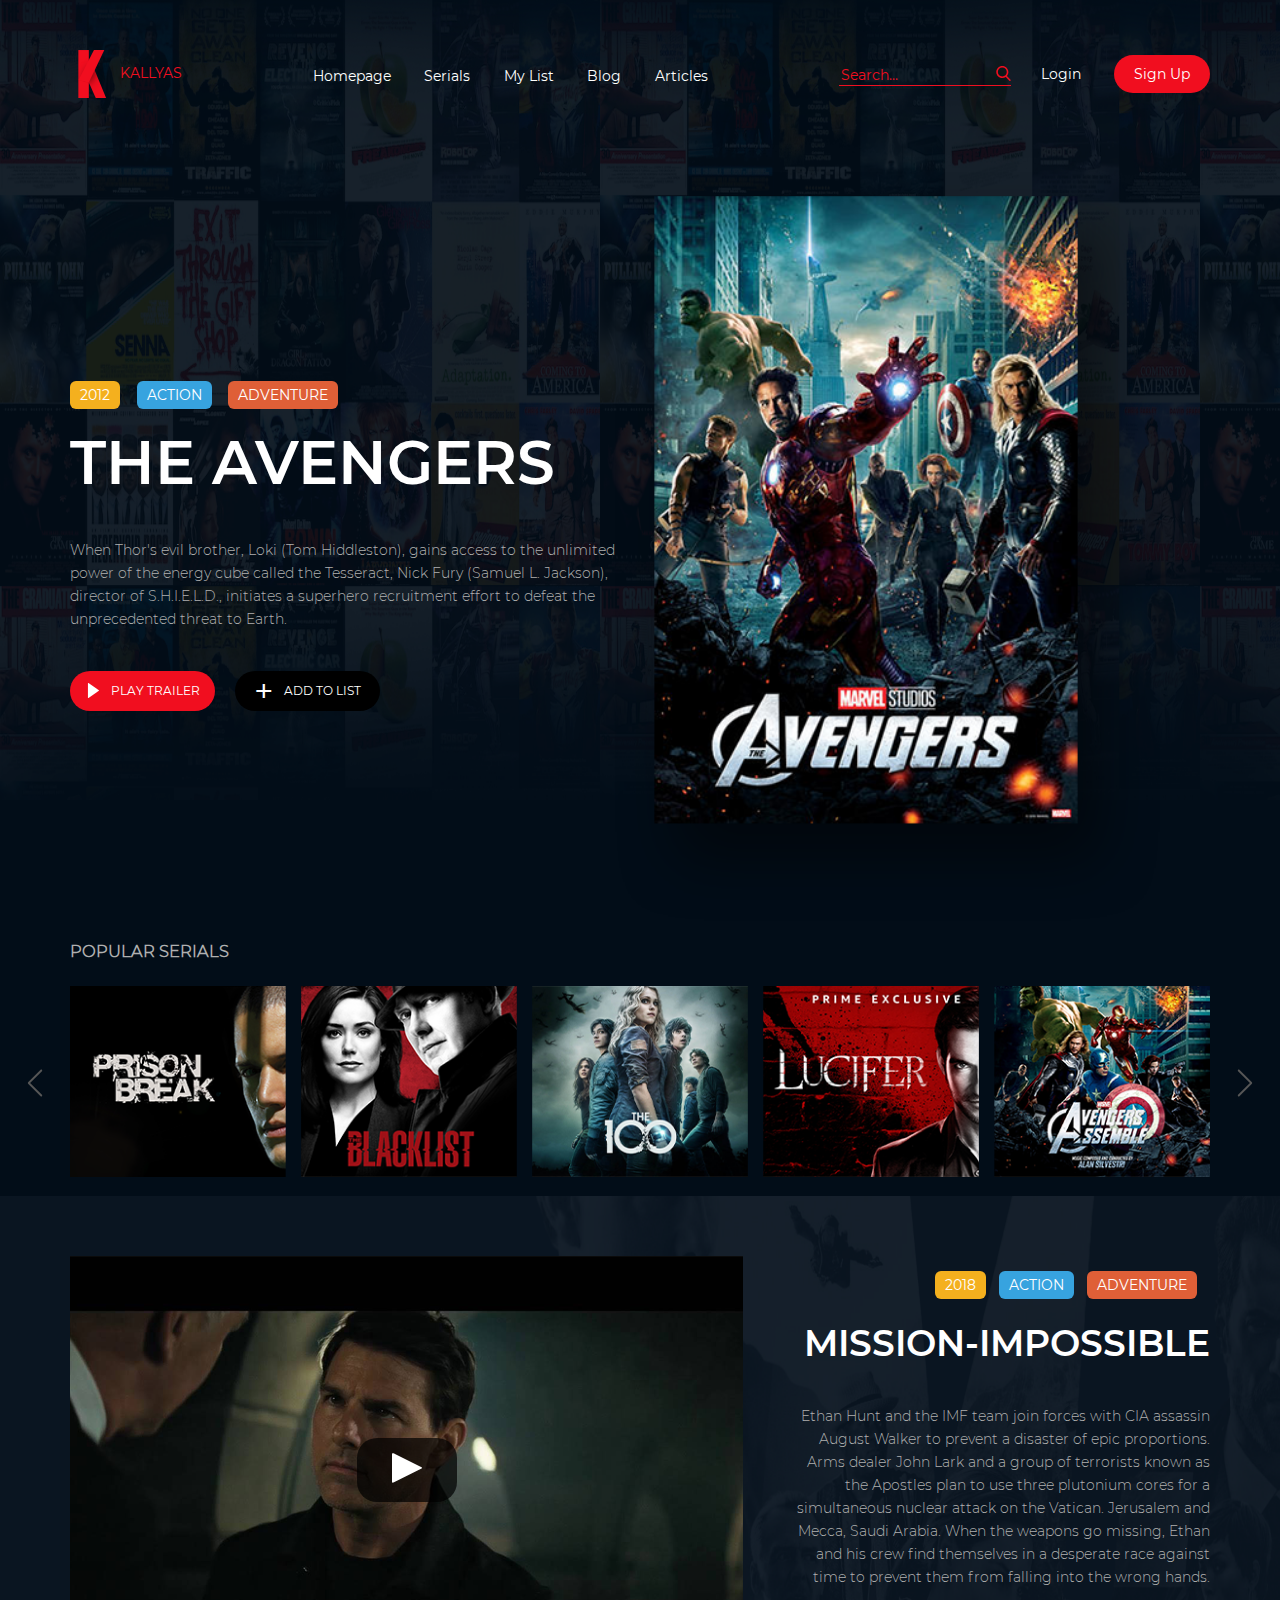
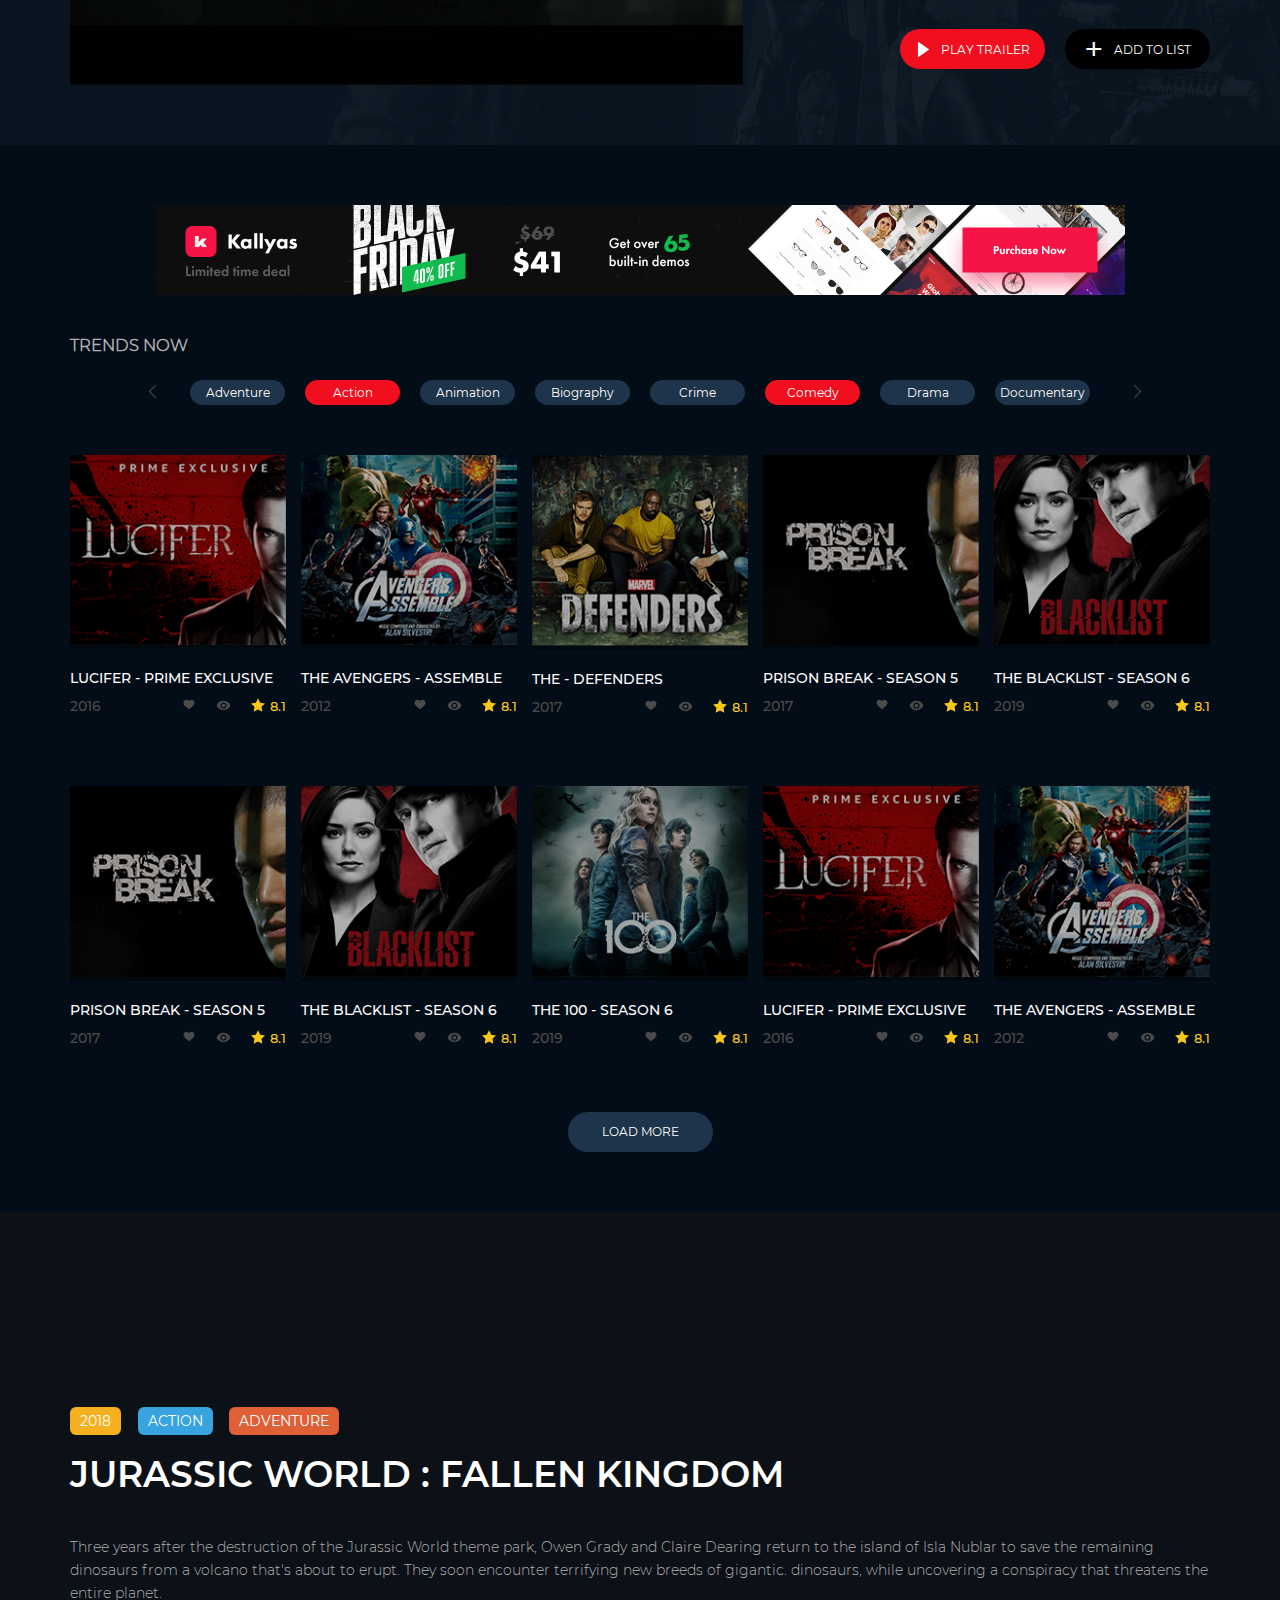
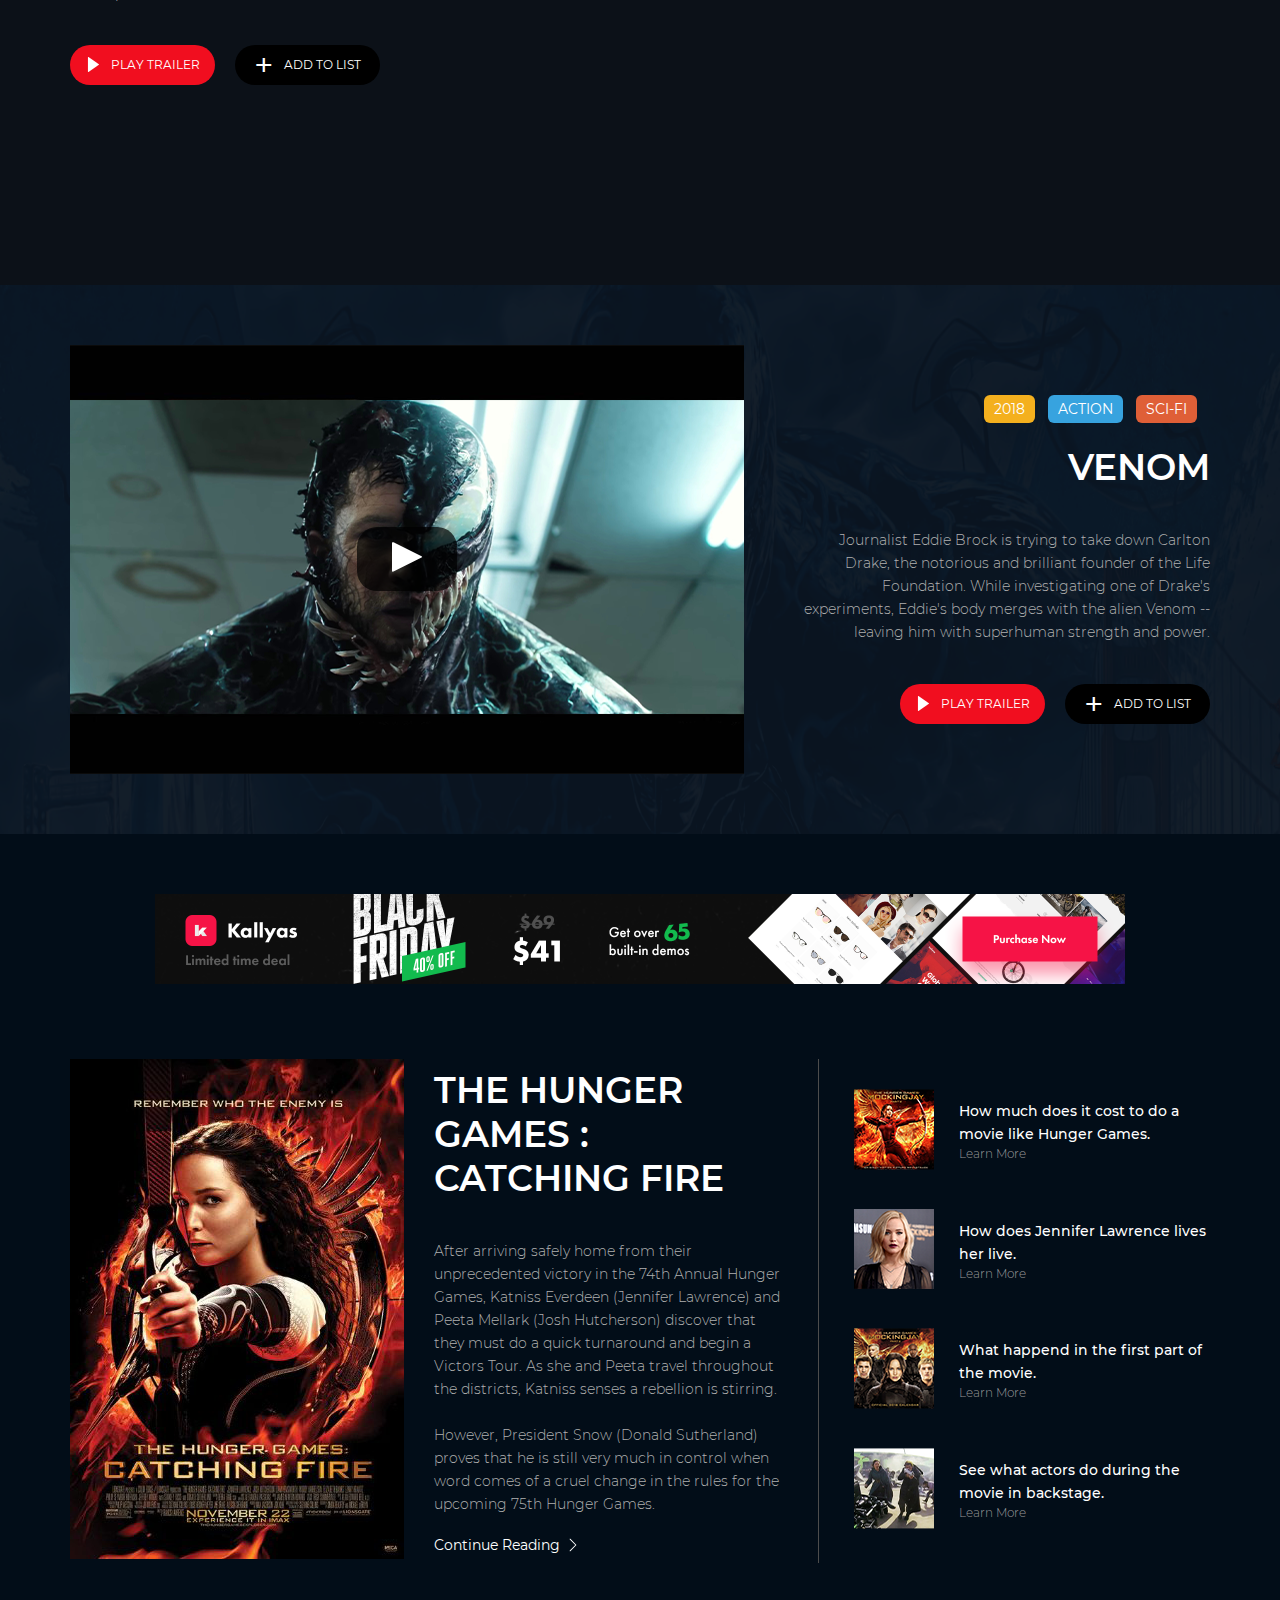
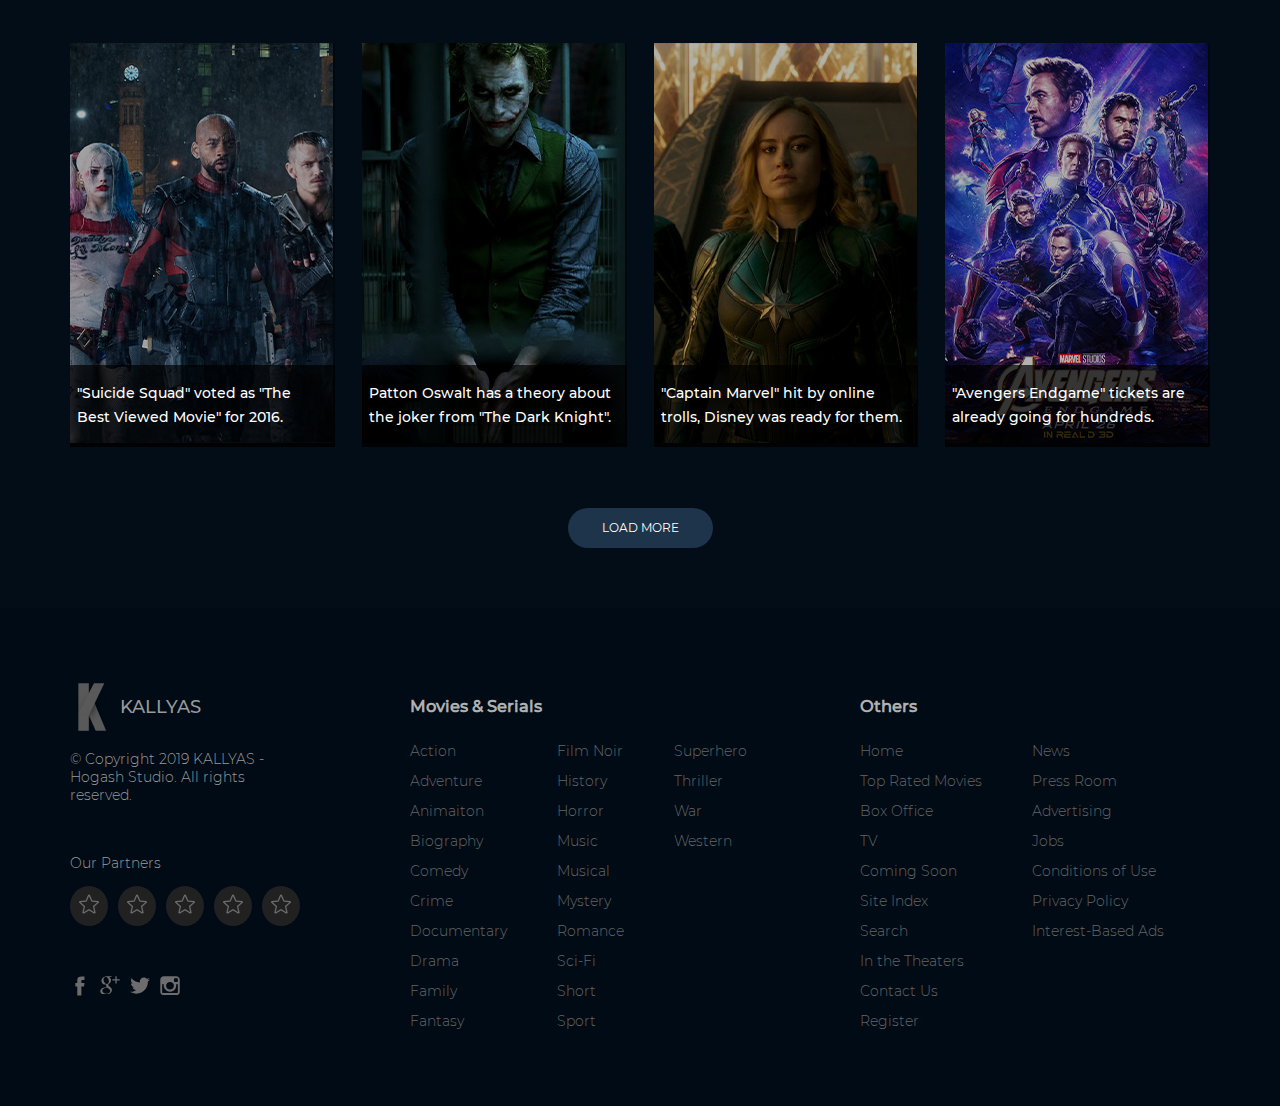
==== views/index.html @ f29ebe27 "first commit" ====
<!DOCTYPE html>
<html lang="en">

<head>
    <meta charset="UTF-8">
    <meta name="viewport" content="width=device-width, initial-scale=1.0">
    <link rel="icon" href="../assets/icons/logo.svg">
    <title>Kallyas</title>
    <link rel="stylesheet" href="../styles/index.css">
    <script defer src="../js/index.js"></script>
</head>

<body>
    <div class="main-wrapper">
        <section class="first-section">
            <img src="../assets/images/first-section-top-shadow.png" alt="" class="top-shadow">
            <img src="../assets/images/first-section-bg.png" alt="" class="bg">
            <div class="container">
                <header class="header">
                    <div class="logo-wrapper">
                        <a href="../views/index.html"><img src="../assets/icons/logo.svg" alt="" class="logo"></a>
                        <div class="logo-title">
                            <p class="text">kallyas</p>
                        </div>
                    </div>
                    <div class="main-nav-wrapper">
                        <ul class="main-nav">
                            <li class="link text"><a href="../views/index.html">Homepage</a></li>
                            <li class="link text"><a href="">Serials</a></li>
                            <li class="link text"><a href="">My List</a></li>
                            <li class="link text"><a href="../views/blog.html">Blog</a></li>
                            <li class="link text"><a href="../views/articles.html">Articles</a></li>
                        </ul>
                    </div>
                    <div class="search-wrapper">
                        <div class="input-wrapper">
                            <input type="text" class="search text" placeholder="Search...">
                            <div class="search-icon">
                                <svg version="1.1" class="icon" xmlns="http://www.w3.org/2000/svg"
                                    xmlns:xlink="http://www.w3.org/1999/xlink" x="0px" y="0px"
                                    viewBox="0 0 56.966 56.966" style="enable-background:new 0 0 56.966 56.966;"
                                    xml:space="preserve">
                                    <path d="M55.146,51.887L41.588,37.786c3.486-4.144,5.396-9.358,5.396-14.786c0-12.682-10.318-23-23-23s-23,10.318-23,23
                                        s10.318,23,23,23c4.761,0,9.298-1.436,13.177-4.162l13.661,14.208c0.571,0.593,1.339,0.92,2.162,0.92
                                        c0.779,0,1.518-0.297,2.079-0.837C56.255,54.982,56.293,53.08,55.146,51.887z M23.984,6c9.374,0,17,7.626,17,17s-7.626,17-17,17
                                        s-17-7.626-17-17S14.61,6,23.984,6z" />
                                </svg>
                            </div>
                        </div>
                        <div class="buttons">
                            <a href="../views/login.html" class="link text">Login</a>
                            <a href="../views/register.html" class="button text">Sign Up</a>
                        </div>
                    </div>
                </header>

                <section class="movie-wrapper">
                    <aside class="movie-details">
                        <div class="categories">
                            <div class="year">2012</div>
                            <div class="action">action</div>
                            <div class="adventure">adventure</div>
                        </div>
                        <h1 class="movie-title">the avengers</h1>
                        <p class="movie-description">
                            When Thor's evil brother, Loki (Tom Hiddleston), gains access to the
                            unlimited power of the energy cube called the Tesseract, Nick Fury (Samuel L. Jackson),
                            director of S.H.I.E.L.D., initiates a superhero recruitment effort to defeat the
                            unprecedented threat to Earth.
                        </p>
                        <div class="buttons">
                            <div class="play-trailer movie-details-button">
                                <div class="content">
                                    <svg version="1.1" class="icon" xmlns="http://www.w3.org/2000/svg"
                                        xmlns:xlink="http://www.w3.org/1999/xlink" x="0px" y="0px"
                                        viewBox="0 0 41.999 41.999" style="enable-background:new 0 0 41.999 41.999;"
                                        xml:space="preserve">
                                        <path d="M36.068,20.176l-29-20C6.761-0.035,6.363-0.057,6.035,0.114C5.706,0.287,5.5,0.627,5.5,0.999v40
                               c0,0.372,0.206,0.713,0.535,0.886c0.146,0.076,0.306,0.114,0.465,0.114c0.199,0,0.397-0.06,0.568-0.177l29-20
                               c0.271-0.187,0.432-0.494,0.432-0.823S36.338,20.363,36.068,20.176z" />
                                    </svg>
                                    <a>play trailer</a>
                                </div>
                            </div>
                            <div class="add-to-list movie-details-button">
                                <div class="icon">+</div>
                                <a>add to list</a>
                            </div>
                        </div>
                    </aside>
                    <aside class="movie-cover">
                        <img src="../assets/images/movie-covers/avengers.png" alt="" class="cover">
                    </aside>
                </section>
                <section class="slider-wrapper">
                    <h3 class="slider-title">popular serials</h3>
                    <div class="slider">
                        <div class="pag left-pag">
                            <svg version="1.1" class="icon" xmlns="http://www.w3.org/2000/svg" viewBox="0 0 129 129"
                                xmlns:xlink="http://www.w3.org/1999/xlink" enable-background="new 0 0 129 129">
                                <g>
                                    <path
                                        d="m40.4,121.3c-0.8,0.8-1.8,1.2-2.9,1.2s-2.1-0.4-2.9-1.2c-1.6-1.6-1.6-4.2 0-5.8l51-51-51-51c-1.6-1.6-1.6-4.2 0-5.8 1.6-1.6 4.2-1.6 5.8,0l53.9,53.9c1.6,1.6 1.6,4.2 0,5.8l-53.9,53.9z" />
                                </g>
                            </svg>
                        </div>
                        <div class="cover-wrapper">
                            <img src="../assets/images/movie-covers/prison-break.png" alt="" class="cover">
                        </div>
                        <div class="cover-wrapper">
                            <img src="../assets/images/movie-covers/blacklist.png" alt="" class="cover">
                        </div>
                        <div class="cover-wrapper">
                            <img src="../assets/images/movie-covers/the100.png" alt="" class="cover">
                        </div>
                        <div class="cover-wrapper">
                            <img src="../assets/images/movie-covers/lucifer.png" alt="" class="cover">
                        </div>
                        <div class="cover-wrapper">
                            <img src="../assets/images/movie-covers/avengers-assemble.png" alt="" class="cover">
                        </div>
                        <div class="pag right-pag">
                            <svg version="1.1" class="icon" xmlns="http://www.w3.org/2000/svg" viewBox="0 0 129 129"
                                xmlns:xlink="http://www.w3.org/1999/xlink" enable-background="new 0 0 129 129">
                                <g>
                                    <path
                                        d="m40.4,121.3c-0.8,0.8-1.8,1.2-2.9,1.2s-2.1-0.4-2.9-1.2c-1.6-1.6-1.6-4.2 0-5.8l51-51-51-51c-1.6-1.6-1.6-4.2 0-5.8 1.6-1.6 4.2-1.6 5.8,0l53.9,53.9c1.6,1.6 1.6,4.2 0,5.8l-53.9,53.9z" />
                                </g>
                            </svg>
                        </div>
                    </div>
                </section>
            </div>
        </section>

        <section class="second-section">
            <img src="../assets/images/second-section-bg.png" alt="" class="bg">
            <div class="container">
                <section class="movie-wrapper-2">
                    <aside class="movie-cover play-button" data-movie-trailer="missionImpossible">
                        <img src="../assets/images/mission-impossible_03.png" alt="" class="cover">
                        <a class="play-button" data-movie-trailer="missionImpossible">
                            <svg version="1.1" class="icon" xmlns="http://www.w3.org/2000/svg" xmlns:xlink="http://www.w3.org/1999/xlink" x="0px" y="0px"
	 viewBox="0 0 42 42" style="enable-background:new 0 0 42 42;" xml:space="preserve">
<path d="M41.4,20.1L2.1,0.5c-0.4-0.2-1-0.2-1.4-0.1C0.3,0.6,0,1,0,1.3v39.3c0,0.4,0.3,0.7,0.7,0.9c0.2,0.1,0.4,0.1,0.6,0.1
	c0.3,0,0.5-0.1,0.8-0.2l39.3-19.6c0.4-0.2,0.6-0.5,0.6-0.8C42,20.6,41.8,20.3,41.4,20.1z"/>
</svg>
                        </a>
                    </aside>
                    <aside class="movie-details">
                        <div class="categories">
                            <div class="year">2018</div>
                            <div class="action">action</div>
                            <div class="adventure">adventure</div>
                        </div>
                        <h1 class="movie-title">mission-impossible</h1>
                        <p class="movie-description">
                            Ethan Hunt and the IMF team join forces with CIA assassin August Walker to prevent a
                            disaster of epic proportions. Arms dealer John Lark and a group of terrorists known as the
                            Apostles plan to use three plutonium cores for a simultaneous nuclear attack on the Vatican.
                            Jerusalem and Mecca, Saudi Arabia. When the weapons go missing, Ethan and his crew find
                            themselves in a desperate race against time to prevent them from falling into the wrong
                            hands.
                        </p>
                        <div class="buttons">
                            <div class="play-trailer movie-details-button play-button" data-movie-trailer="missionImpossible">
                                <div class="content">
                                    <svg version="1.1" class="icon" xmlns="http://www.w3.org/2000/svg"
                                        xmlns:xlink="http://www.w3.org/1999/xlink" x="0px" y="0px"
                                        viewBox="0 0 41.999 41.999" style="enable-background:new 0 0 41.999 41.999;"
                                        xml:space="preserve">
                                        <path d="M36.068,20.176l-29-20C6.761-0.035,6.363-0.057,6.035,0.114C5.706,0.287,5.5,0.627,5.5,0.999v40
                               c0,0.372,0.206,0.713,0.535,0.886c0.146,0.076,0.306,0.114,0.465,0.114c0.199,0,0.397-0.06,0.568-0.177l29-20
                               c0.271-0.187,0.432-0.494,0.432-0.823S36.338,20.363,36.068,20.176z" />
                                    </svg>
                                    <a>play trailer</a>
                                </div>
                            </div>
                            <div class="add-to-list movie-details-button">
                                <div class="icon">+</div>
                                <a>add to list</a>
                            </div>
                        </div>
                    </aside>
                </section>
            </div>
        </section>

        <section class="third-section">
            <div class="container">
                <div class="deal">
                    <img src="../assets/images/limited-deal.png" alt="" class="image">
                </div>

                <section class="slider-wrapper">
                    <h3 class="slider-title">trends now</h3>
                    <div class="pag left-pag">
                        <svg version="1.1" class="icon" xmlns="http://www.w3.org/2000/svg" viewBox="0 0 129 129"
                            xmlns:xlink="http://www.w3.org/1999/xlink" enable-background="new 0 0 129 129">
                            <g>
                                <path
                                    d="m40.4,121.3c-0.8,0.8-1.8,1.2-2.9,1.2s-2.1-0.4-2.9-1.2c-1.6-1.6-1.6-4.2 0-5.8l51-51-51-51c-1.6-1.6-1.6-4.2 0-5.8 1.6-1.6 4.2-1.6 5.8,0l53.9,53.9c1.6,1.6 1.6,4.2 0,5.8l-53.9,53.9z" />
                            </g>
                        </svg>
                    </div>
                    <div class="slider">
                        <a class="movie-details-button lightblue">Adventure</a>
                        <a class="movie-details-button red">Action</a>
                        <a class="movie-details-button lightblue">Animation</a>
                        <a class="movie-details-button lightblue">Biography</a>
                        <a class="movie-details-button lightblue">Crime</a>
                        <a class="movie-details-button red">Comedy</a>
                        <a class="movie-details-button lightblue">Drama</a>
                        <a class="movie-details-button lightblue">Documentary</a>
                    </div>
                    <div class="pag right-pag">
                        <svg version="1.1" class="icon" xmlns="http://www.w3.org/2000/svg" viewBox="0 0 129 129"
                            xmlns:xlink="http://www.w3.org/1999/xlink" enable-background="new 0 0 129 129">
                            <g>
                                <path
                                    d="m40.4,121.3c-0.8,0.8-1.8,1.2-2.9,1.2s-2.1-0.4-2.9-1.2c-1.6-1.6-1.6-4.2 0-5.8l51-51-51-51c-1.6-1.6-1.6-4.2 0-5.8 1.6-1.6 4.2-1.6 5.8,0l53.9,53.9c1.6,1.6 1.6,4.2 0,5.8l-53.9,53.9z" />
                            </g>
                        </svg>
                    </div>
                </section>

                <section class="movies-wrapper" id="moviesWrapper" data-collapsed=true>
                    <div class="row">
                        <div class="movie">
                            <div class="movie-cover">
                                <img src="../assets/images/movie-covers/lucifer.png" alt="" class="cover">
                                <div class="overlay"></div>
                            </div>
                            <div class="movie-title">Lucifer - Prime Exclusive</div>
                            <div class="movie-details">
                                <div class="movie-date">2016</div>
                                <div class="movie-rates">
                                    <span class="like"><svg version="1.1" class="icon"
                                            xmlns="http://www.w3.org/2000/svg"
                                            xmlns:xlink="http://www.w3.org/1999/xlink" x="0px" y="0px"
                                            viewBox="0 0 512 512" style="enable-background:new 0 0 512 512;"
                                            xml:space="preserve">
                                            <g>
                                                <g>
                                                    <path d="M376,30c-27.783,0-53.255,8.804-75.707,26.168c-21.525,16.647-35.856,37.85-44.293,53.268
                                               c-8.437-15.419-22.768-36.621-44.293-53.268C189.255,38.804,163.783,30,136,30C58.468,30,0,93.417,0,177.514
                                               c0,90.854,72.943,153.015,183.369,247.118c18.752,15.981,40.007,34.095,62.099,53.414C248.38,480.596,252.12,482,256,482
                                               s7.62-1.404,10.532-3.953c22.094-19.322,43.348-37.435,62.111-53.425C439.057,330.529,512,268.368,512,177.514
                                               C512,93.417,453.532,30,376,30z" />
                                                </g>
                                        </svg>
                                    </span>
                                    <span class="watched"><svg xmlns="http://www.w3.org/2000/svg" class="icon-wrapper"
                                            viewBox="0 0 24 24">
                                            <path d="M0 0h24v24H0z" fill="none" />
                                            <path class="icon"
                                                d="M12 4.5C7 4.5 2.73 7.61 1 12c1.73 4.39 6 7.5 11 7.5s9.27-3.11 11-7.5c-1.73-4.39-6-7.5-11-7.5zM12 17c-2.76 0-5-2.24-5-5s2.24-5 5-5 5 2.24 5 5-2.24 5-5 5zm0-8c-1.66 0-3 1.34-3 3s1.34 3 3 3 3-1.34 3-3-1.34-3-3-3z" />
                                        </svg></span>
                                    <span class="rate"><svg class="icon-wrapper" version="1.1"
                                            xmlns="http://www.w3.org/2000/svg"
                                            xmlns:xlink="http://www.w3.org/1999/xlink" x="0px" y="0px"
                                            viewBox="0 0 426.667 426.667"
                                            style="enable-background:new 0 0 426.667 426.667;" xml:space="preserve">
                                            <polygon style="fill:#FAC917;" points="213.333,10.441 279.249,144.017 426.667,165.436 320,269.41 345.173,416.226 213.333,346.91 
                                       81.485,416.226 106.667,269.41 0,165.436 147.409,144.017 " />
                                        </svg>
                                        <span class="rate-value">8.1</span>
                                    </span>
                                </div>
                            </div>
                        </div>

                        <div class="movie">
                            <div class="movie-cover">
                                <img src="../assets/images/movie-covers/avengers-assemble.png" alt="" class="cover">
                                <div class="overlay"></div>
                            </div>
                            <div class="movie-title">The Avengers - Assemble</div>
                            <div class="movie-details">
                                <div class="movie-date">2012</div>
                                <div class="movie-rates">
                                    <span class="like"><svg version="1.1" class="icon"
                                            xmlns="http://www.w3.org/2000/svg"
                                            xmlns:xlink="http://www.w3.org/1999/xlink" x="0px" y="0px"
                                            viewBox="0 0 512 512" style="enable-background:new 0 0 512 512;"
                                            xml:space="preserve">
                                            <g>
                                                <g>
                                                    <path d="M376,30c-27.783,0-53.255,8.804-75.707,26.168c-21.525,16.647-35.856,37.85-44.293,53.268
                                               c-8.437-15.419-22.768-36.621-44.293-53.268C189.255,38.804,163.783,30,136,30C58.468,30,0,93.417,0,177.514
                                               c0,90.854,72.943,153.015,183.369,247.118c18.752,15.981,40.007,34.095,62.099,53.414C248.38,480.596,252.12,482,256,482
                                               s7.62-1.404,10.532-3.953c22.094-19.322,43.348-37.435,62.111-53.425C439.057,330.529,512,268.368,512,177.514
                                               C512,93.417,453.532,30,376,30z" />
                                                </g>
                                        </svg></span>
                                    <span class="watched"><svg xmlns="http://www.w3.org/2000/svg" class="icon-wrapper"
                                            viewBox="0 0 24 24">
                                            <path d="M0 0h24v24H0z" fill="none" />
                                            <path class="icon"
                                                d="M12 4.5C7 4.5 2.73 7.61 1 12c1.73 4.39 6 7.5 11 7.5s9.27-3.11 11-7.5c-1.73-4.39-6-7.5-11-7.5zM12 17c-2.76 0-5-2.24-5-5s2.24-5 5-5 5 2.24 5 5-2.24 5-5 5zm0-8c-1.66 0-3 1.34-3 3s1.34 3 3 3 3-1.34 3-3-1.34-3-3-3z" />
                                        </svg></span>
                                    <span class="rate"><svg class="icon-wrapper" version="1.1"
                                            xmlns="http://www.w3.org/2000/svg"
                                            xmlns:xlink="http://www.w3.org/1999/xlink" x="0px" y="0px"
                                            viewBox="0 0 426.667 426.667"
                                            style="enable-background:new 0 0 426.667 426.667;" xml:space="preserve">
                                            <polygon style="fill:#FAC917;" points="213.333,10.441 279.249,144.017 426.667,165.436 320,269.41 345.173,416.226 213.333,346.91 
                                       81.485,416.226 106.667,269.41 0,165.436 147.409,144.017 " />
                                        </svg>
                                        <span class="rate-value">8.1</span>
                                    </span>
                                </div>
                            </div>
                        </div>

                        <div class="movie">
                            <div class="movie-cover">
                                <img src="../assets/images/movie-covers/defenders.png" alt="" class="cover">
                                <div class="overlay"></div>
                            </div>
                            <div class="movie-title">The - Defenders</div>
                            <div class="movie-details">
                                <div class="movie-date">2017</div>
                                <div class="movie-rates">
                                    <span class="like"><svg version="1.1" class="icon"
                                            xmlns="http://www.w3.org/2000/svg"
                                            xmlns:xlink="http://www.w3.org/1999/xlink" x="0px" y="0px"
                                            viewBox="0 0 512 512" style="enable-background:new 0 0 512 512;"
                                            xml:space="preserve">
                                            <g>
                                                <g>
                                                    <path d="M376,30c-27.783,0-53.255,8.804-75.707,26.168c-21.525,16.647-35.856,37.85-44.293,53.268
                                               c-8.437-15.419-22.768-36.621-44.293-53.268C189.255,38.804,163.783,30,136,30C58.468,30,0,93.417,0,177.514
                                               c0,90.854,72.943,153.015,183.369,247.118c18.752,15.981,40.007,34.095,62.099,53.414C248.38,480.596,252.12,482,256,482
                                               s7.62-1.404,10.532-3.953c22.094-19.322,43.348-37.435,62.111-53.425C439.057,330.529,512,268.368,512,177.514
                                               C512,93.417,453.532,30,376,30z" />
                                                </g>
                                        </svg></span>
                                    <span class="watched"><svg xmlns="http://www.w3.org/2000/svg" class="icon-wrapper"
                                            viewBox="0 0 24 24">
                                            <path d="M0 0h24v24H0z" fill="none" />
                                            <path class="icon"
                                                d="M12 4.5C7 4.5 2.73 7.61 1 12c1.73 4.39 6 7.5 11 7.5s9.27-3.11 11-7.5c-1.73-4.39-6-7.5-11-7.5zM12 17c-2.76 0-5-2.24-5-5s2.24-5 5-5 5 2.24 5 5-2.24 5-5 5zm0-8c-1.66 0-3 1.34-3 3s1.34 3 3 3 3-1.34 3-3-1.34-3-3-3z" />
                                        </svg></span>
                                    <span class="rate"><svg class="icon-wrapper" version="1.1"
                                            xmlns="http://www.w3.org/2000/svg"
                                            xmlns:xlink="http://www.w3.org/1999/xlink" x="0px" y="0px"
                                            viewBox="0 0 426.667 426.667"
                                            style="enable-background:new 0 0 426.667 426.667;" xml:space="preserve">
                                            <polygon style="fill:#FAC917;" points="213.333,10.441 279.249,144.017 426.667,165.436 320,269.41 345.173,416.226 213.333,346.91 
                                       81.485,416.226 106.667,269.41 0,165.436 147.409,144.017 " />
                                        </svg>
                                        <span class="rate-value">8.1</span>
                                    </span>
                                </div>
                            </div>
                        </div>

                        <div class="movie">
                            <div class="movie-cover">
                                <img src="../assets/images/movie-covers/prison-break.png" alt="" class="cover">
                                <div class="overlay"></div>
                            </div>
                            <div class="movie-title">Prison Break - Season 5</div>
                            <div class="movie-details">
                                <div class="movie-date">2017</div>
                                <div class="movie-rates">
                                    <span class="like"><svg version="1.1" class="icon"
                                            xmlns="http://www.w3.org/2000/svg"
                                            xmlns:xlink="http://www.w3.org/1999/xlink" x="0px" y="0px"
                                            viewBox="0 0 512 512" style="enable-background:new 0 0 512 512;"
                                            xml:space="preserve">
                                            <g>
                                                <g>
                                                    <path d="M376,30c-27.783,0-53.255,8.804-75.707,26.168c-21.525,16.647-35.856,37.85-44.293,53.268
                                               c-8.437-15.419-22.768-36.621-44.293-53.268C189.255,38.804,163.783,30,136,30C58.468,30,0,93.417,0,177.514
                                               c0,90.854,72.943,153.015,183.369,247.118c18.752,15.981,40.007,34.095,62.099,53.414C248.38,480.596,252.12,482,256,482
                                               s7.62-1.404,10.532-3.953c22.094-19.322,43.348-37.435,62.111-53.425C439.057,330.529,512,268.368,512,177.514
                                               C512,93.417,453.532,30,376,30z" />
                                                </g>
                                        </svg></span>
                                    <span class="watched"><svg xmlns="http://www.w3.org/2000/svg" class="icon-wrapper"
                                            viewBox="0 0 24 24">
                                            <path d="M0 0h24v24H0z" fill="none" />
                                            <path class="icon"
                                                d="M12 4.5C7 4.5 2.73 7.61 1 12c1.73 4.39 6 7.5 11 7.5s9.27-3.11 11-7.5c-1.73-4.39-6-7.5-11-7.5zM12 17c-2.76 0-5-2.24-5-5s2.24-5 5-5 5 2.24 5 5-2.24 5-5 5zm0-8c-1.66 0-3 1.34-3 3s1.34 3 3 3 3-1.34 3-3-1.34-3-3-3z" />
                                        </svg></span>
                                    <span class="rate"><svg class="icon-wrapper" version="1.1"
                                            xmlns="http://www.w3.org/2000/svg"
                                            xmlns:xlink="http://www.w3.org/1999/xlink" x="0px" y="0px"
                                            viewBox="0 0 426.667 426.667"
                                            style="enable-background:new 0 0 426.667 426.667;" xml:space="preserve">
                                            <polygon style="fill:#FAC917;" points="213.333,10.441 279.249,144.017 426.667,165.436 320,269.41 345.173,416.226 213.333,346.91 
                                       81.485,416.226 106.667,269.41 0,165.436 147.409,144.017 " />
                                        </svg>
                                        <span class="rate-value">8.1</span>
                                    </span>
                                </div>
                            </div>
                        </div>

                        <div class="movie">
                            <div class="movie-cover">
                                <img src="../assets/images/movie-covers/blacklist.png" alt="" class="cover">
                                <div class="overlay"></div>
                            </div>
                            <div class="movie-title">The Blacklist - Season 6</div>
                            <div class="movie-details">
                                <div class="movie-date">2019</div>
                                <div class="movie-rates">
                                    <span class="like"><svg version="1.1" class="icon"
                                            xmlns="http://www.w3.org/2000/svg"
                                            xmlns:xlink="http://www.w3.org/1999/xlink" x="0px" y="0px"
                                            viewBox="0 0 512 512" style="enable-background:new 0 0 512 512;"
                                            xml:space="preserve">
                                            <g>
                                                <g>
                                                    <path d="M376,30c-27.783,0-53.255,8.804-75.707,26.168c-21.525,16.647-35.856,37.85-44.293,53.268
                                               c-8.437-15.419-22.768-36.621-44.293-53.268C189.255,38.804,163.783,30,136,30C58.468,30,0,93.417,0,177.514
                                               c0,90.854,72.943,153.015,183.369,247.118c18.752,15.981,40.007,34.095,62.099,53.414C248.38,480.596,252.12,482,256,482
                                               s7.62-1.404,10.532-3.953c22.094-19.322,43.348-37.435,62.111-53.425C439.057,330.529,512,268.368,512,177.514
                                               C512,93.417,453.532,30,376,30z" />
                                                </g>
                                        </svg></span>
                                    <span class="watched"><svg xmlns="http://www.w3.org/2000/svg" class="icon-wrapper"
                                            viewBox="0 0 24 24">
                                            <path d="M0 0h24v24H0z" fill="none" />
                                            <path class="icon"
                                                d="M12 4.5C7 4.5 2.73 7.61 1 12c1.73 4.39 6 7.5 11 7.5s9.27-3.11 11-7.5c-1.73-4.39-6-7.5-11-7.5zM12 17c-2.76 0-5-2.24-5-5s2.24-5 5-5 5 2.24 5 5-2.24 5-5 5zm0-8c-1.66 0-3 1.34-3 3s1.34 3 3 3 3-1.34 3-3-1.34-3-3-3z" />
                                        </svg></span>
                                    <span class="rate"><svg class="icon-wrapper" version="1.1"
                                            xmlns="http://www.w3.org/2000/svg"
                                            xmlns:xlink="http://www.w3.org/1999/xlink" x="0px" y="0px"
                                            viewBox="0 0 426.667 426.667"
                                            style="enable-background:new 0 0 426.667 426.667;" xml:space="preserve">
                                            <polygon style="fill:#FAC917;" points="213.333,10.441 279.249,144.017 426.667,165.436 320,269.41 345.173,416.226 213.333,346.91 
                                       81.485,416.226 106.667,269.41 0,165.436 147.409,144.017 " />
                                        </svg>
                                        <span class="rate-value">8.1</span>
                                    </span>
                                </div>
                            </div>
                        </div>
                    </div>

                    <div class="row">
                        <div class="movie">
                            <div class="movie-cover">
                                <img src="../assets/images/movie-covers/prison-break.png" alt="" class="cover">
                                <div class="overlay"></div>
                            </div>
                            <div class="movie-title">Prison Break - Season 5</div>
                            <div class="movie-details">
                                <div class="movie-date">2017</div>
                                <div class="movie-rates">
                                    <span class="like"><svg version="1.1" class="icon"
                                            xmlns="http://www.w3.org/2000/svg"
                                            xmlns:xlink="http://www.w3.org/1999/xlink" x="0px" y="0px"
                                            viewBox="0 0 512 512" style="enable-background:new 0 0 512 512;"
                                            xml:space="preserve">
                                            <g>
                                                <g>
                                                    <path d="M376,30c-27.783,0-53.255,8.804-75.707,26.168c-21.525,16.647-35.856,37.85-44.293,53.268
                                               c-8.437-15.419-22.768-36.621-44.293-53.268C189.255,38.804,163.783,30,136,30C58.468,30,0,93.417,0,177.514
                                               c0,90.854,72.943,153.015,183.369,247.118c18.752,15.981,40.007,34.095,62.099,53.414C248.38,480.596,252.12,482,256,482
                                               s7.62-1.404,10.532-3.953c22.094-19.322,43.348-37.435,62.111-53.425C439.057,330.529,512,268.368,512,177.514
                                               C512,93.417,453.532,30,376,30z" />
                                                </g>
                                        </svg></span>
                                    <span class="watched"><svg xmlns="http://www.w3.org/2000/svg" class="icon-wrapper"
                                            viewBox="0 0 24 24">
                                            <path d="M0 0h24v24H0z" fill="none" />
                                            <path class="icon"
                                                d="M12 4.5C7 4.5 2.73 7.61 1 12c1.73 4.39 6 7.5 11 7.5s9.27-3.11 11-7.5c-1.73-4.39-6-7.5-11-7.5zM12 17c-2.76 0-5-2.24-5-5s2.24-5 5-5 5 2.24 5 5-2.24 5-5 5zm0-8c-1.66 0-3 1.34-3 3s1.34 3 3 3 3-1.34 3-3-1.34-3-3-3z" />
                                        </svg></span>
                                    <span class="rate"><svg class="icon-wrapper" version="1.1"
                                            xmlns="http://www.w3.org/2000/svg"
                                            xmlns:xlink="http://www.w3.org/1999/xlink" x="0px" y="0px"
                                            viewBox="0 0 426.667 426.667"
                                            style="enable-background:new 0 0 426.667 426.667;" xml:space="preserve">
                                            <polygon style="fill:#FAC917;" points="213.333,10.441 279.249,144.017 426.667,165.436 320,269.41 345.173,416.226 213.333,346.91 
                                       81.485,416.226 106.667,269.41 0,165.436 147.409,144.017 " />
                                        </svg>
                                        <span class="rate-value">8.1</span>
                                    </span>
                                </div>
                            </div>
                        </div>

                        <div class="movie">
                            <div class="movie-cover">
                                <img src="../assets/images/movie-covers/blacklist.png" alt="" class="cover">
                                <div class="overlay"></div>
                            </div>
                            <div class="movie-title">The Blacklist - Season 6</div>
                            <div class="movie-details">
                                <div class="movie-date">2019</div>
                                <div class="movie-rates">
                                    <span class="like"><svg version="1.1" class="icon"
                                            xmlns="http://www.w3.org/2000/svg"
                                            xmlns:xlink="http://www.w3.org/1999/xlink" x="0px" y="0px"
                                            viewBox="0 0 512 512" style="enable-background:new 0 0 512 512;"
                                            xml:space="preserve">
                                            <g>
                                                <g>
                                                    <path d="M376,30c-27.783,0-53.255,8.804-75.707,26.168c-21.525,16.647-35.856,37.85-44.293,53.268
                                               c-8.437-15.419-22.768-36.621-44.293-53.268C189.255,38.804,163.783,30,136,30C58.468,30,0,93.417,0,177.514
                                               c0,90.854,72.943,153.015,183.369,247.118c18.752,15.981,40.007,34.095,62.099,53.414C248.38,480.596,252.12,482,256,482
                                               s7.62-1.404,10.532-3.953c22.094-19.322,43.348-37.435,62.111-53.425C439.057,330.529,512,268.368,512,177.514
                                               C512,93.417,453.532,30,376,30z" />
                                                </g>
                                        </svg></span>
                                    <span class="watched"><svg xmlns="http://www.w3.org/2000/svg" class="icon-wrapper"
                                            viewBox="0 0 24 24">
                                            <path d="M0 0h24v24H0z" fill="none" />
                                            <path class="icon"
                                                d="M12 4.5C7 4.5 2.73 7.61 1 12c1.73 4.39 6 7.5 11 7.5s9.27-3.11 11-7.5c-1.73-4.39-6-7.5-11-7.5zM12 17c-2.76 0-5-2.24-5-5s2.24-5 5-5 5 2.24 5 5-2.24 5-5 5zm0-8c-1.66 0-3 1.34-3 3s1.34 3 3 3 3-1.34 3-3-1.34-3-3-3z" />
                                        </svg></span>
                                    <span class="rate"><svg class="icon-wrapper" version="1.1"
                                            xmlns="http://www.w3.org/2000/svg"
                                            xmlns:xlink="http://www.w3.org/1999/xlink" x="0px" y="0px"
                                            viewBox="0 0 426.667 426.667"
                                            style="enable-background:new 0 0 426.667 426.667;" xml:space="preserve">
                                            <polygon style="fill:#FAC917;" points="213.333,10.441 279.249,144.017 426.667,165.436 320,269.41 345.173,416.226 213.333,346.91 
                                       81.485,416.226 106.667,269.41 0,165.436 147.409,144.017 " />
                                        </svg>
                                        <span class="rate-value">8.1</span>
                                    </span>
                                </div>
                            </div>
                        </div>

                        <div class="movie">
                            <div class="movie-cover">
                                <img src="../assets/images/movie-covers/the100.png" alt="" class="cover">
                                <div class="overlay"></div>
                            </div>
                            <div class="movie-title">The 100 - Season 6</div>
                            <div class="movie-details">
                                <div class="movie-date">2019</div>
                                <div class="movie-rates">
                                    <span class="like"><svg version="1.1" class="icon"
                                            xmlns="http://www.w3.org/2000/svg"
                                            xmlns:xlink="http://www.w3.org/1999/xlink" x="0px" y="0px"
                                            viewBox="0 0 512 512" style="enable-background:new 0 0 512 512;"
                                            xml:space="preserve">
                                            <g>
                                                <g>
                                                    <path d="M376,30c-27.783,0-53.255,8.804-75.707,26.168c-21.525,16.647-35.856,37.85-44.293,53.268
                                               c-8.437-15.419-22.768-36.621-44.293-53.268C189.255,38.804,163.783,30,136,30C58.468,30,0,93.417,0,177.514
                                               c0,90.854,72.943,153.015,183.369,247.118c18.752,15.981,40.007,34.095,62.099,53.414C248.38,480.596,252.12,482,256,482
                                               s7.62-1.404,10.532-3.953c22.094-19.322,43.348-37.435,62.111-53.425C439.057,330.529,512,268.368,512,177.514
                                               C512,93.417,453.532,30,376,30z" />
                                                </g>
                                        </svg></span>
                                    <span class="watched"><svg xmlns="http://www.w3.org/2000/svg" class="icon-wrapper"
                                            viewBox="0 0 24 24">
                                            <path d="M0 0h24v24H0z" fill="none" />
                                            <path class="icon"
                                                d="M12 4.5C7 4.5 2.73 7.61 1 12c1.73 4.39 6 7.5 11 7.5s9.27-3.11 11-7.5c-1.73-4.39-6-7.5-11-7.5zM12 17c-2.76 0-5-2.24-5-5s2.24-5 5-5 5 2.24 5 5-2.24 5-5 5zm0-8c-1.66 0-3 1.34-3 3s1.34 3 3 3 3-1.34 3-3-1.34-3-3-3z" />
                                        </svg></span>
                                    <span class="rate"><svg class="icon-wrapper" version="1.1"
                                            xmlns="http://www.w3.org/2000/svg"
                                            xmlns:xlink="http://www.w3.org/1999/xlink" x="0px" y="0px"
                                            viewBox="0 0 426.667 426.667"
                                            style="enable-background:new 0 0 426.667 426.667;" xml:space="preserve">
                                            <polygon style="fill:#FAC917;" points="213.333,10.441 279.249,144.017 426.667,165.436 320,269.41 345.173,416.226 213.333,346.91 
                                       81.485,416.226 106.667,269.41 0,165.436 147.409,144.017 " />
                                        </svg>
                                        <span class="rate-value">8.1</span>
                                    </span>
                                </div>
                            </div>
                        </div>

                        <div class="movie">
                            <div class="movie-cover">
                                <img src="../assets/images/movie-covers/lucifer.png" alt="" class="cover">
                                <div class="overlay"></div>
                            </div>
                            <div class="movie-title">Lucifer - Prime Exclusive</div>
                            <div class="movie-details">
                                <div class="movie-date">2016</div>
                                <div class="movie-rates">
                                    <span class="like"><svg version="1.1" class="icon"
                                            xmlns="http://www.w3.org/2000/svg"
                                            xmlns:xlink="http://www.w3.org/1999/xlink" x="0px" y="0px"
                                            viewBox="0 0 512 512" style="enable-background:new 0 0 512 512;"
                                            xml:space="preserve">
                                            <g>
                                                <g>
                                                    <path d="M376,30c-27.783,0-53.255,8.804-75.707,26.168c-21.525,16.647-35.856,37.85-44.293,53.268
                                               c-8.437-15.419-22.768-36.621-44.293-53.268C189.255,38.804,163.783,30,136,30C58.468,30,0,93.417,0,177.514
                                               c0,90.854,72.943,153.015,183.369,247.118c18.752,15.981,40.007,34.095,62.099,53.414C248.38,480.596,252.12,482,256,482
                                               s7.62-1.404,10.532-3.953c22.094-19.322,43.348-37.435,62.111-53.425C439.057,330.529,512,268.368,512,177.514
                                               C512,93.417,453.532,30,376,30z" />
                                                </g>
                                        </svg></span>
                                    <span class="watched"><svg xmlns="http://www.w3.org/2000/svg" class="icon-wrapper"
                                            viewBox="0 0 24 24">
                                            <path d="M0 0h24v24H0z" fill="none" />
                                            <path class="icon"
                                                d="M12 4.5C7 4.5 2.73 7.61 1 12c1.73 4.39 6 7.5 11 7.5s9.27-3.11 11-7.5c-1.73-4.39-6-7.5-11-7.5zM12 17c-2.76 0-5-2.24-5-5s2.24-5 5-5 5 2.24 5 5-2.24 5-5 5zm0-8c-1.66 0-3 1.34-3 3s1.34 3 3 3 3-1.34 3-3-1.34-3-3-3z" />
                                        </svg></span>
                                    <span class="rate"><svg class="icon-wrapper" version="1.1"
                                            xmlns="http://www.w3.org/2000/svg"
                                            xmlns:xlink="http://www.w3.org/1999/xlink" x="0px" y="0px"
                                            viewBox="0 0 426.667 426.667"
                                            style="enable-background:new 0 0 426.667 426.667;" xml:space="preserve">
                                            <polygon style="fill:#FAC917;" points="213.333,10.441 279.249,144.017 426.667,165.436 320,269.41 345.173,416.226 213.333,346.91 
                                       81.485,416.226 106.667,269.41 0,165.436 147.409,144.017 " />
                                        </svg>
                                        <span class="rate-value">8.1</span>
                                    </span>
                                </div>
                            </div>
                        </div>

                        <div class="movie">
                            <div class="movie-cover">
                                <img src="../assets/images/movie-covers/avengers-assemble.png" alt="" class="cover">
                                <div class="overlay"></div>
                            </div>
                            <div class="movie-title">The Avengers - Assemble</div>
                            <div class="movie-details">
                                <div class="movie-date">2012</div>
                                <div class="movie-rates">
                                    <span class="like"><svg version="1.1" class="icon"
                                            xmlns="http://www.w3.org/2000/svg"
                                            xmlns:xlink="http://www.w3.org/1999/xlink" x="0px" y="0px"
                                            viewBox="0 0 512 512" style="enable-background:new 0 0 512 512;"
                                            xml:space="preserve">
                                            <g>
                                                <g>
                                                    <path d="M376,30c-27.783,0-53.255,8.804-75.707,26.168c-21.525,16.647-35.856,37.85-44.293,53.268
                                               c-8.437-15.419-22.768-36.621-44.293-53.268C189.255,38.804,163.783,30,136,30C58.468,30,0,93.417,0,177.514
                                               c0,90.854,72.943,153.015,183.369,247.118c18.752,15.981,40.007,34.095,62.099,53.414C248.38,480.596,252.12,482,256,482
                                               s7.62-1.404,10.532-3.953c22.094-19.322,43.348-37.435,62.111-53.425C439.057,330.529,512,268.368,512,177.514
                                               C512,93.417,453.532,30,376,30z" />
                                                </g>
                                        </svg></span>
                                    <span class="watched"><svg xmlns="http://www.w3.org/2000/svg" class="icon-wrapper"
                                            viewBox="0 0 24 24">
                                            <path d="M0 0h24v24H0z" fill="none" />
                                            <path class="icon"
                                                d="M12 4.5C7 4.5 2.73 7.61 1 12c1.73 4.39 6 7.5 11 7.5s9.27-3.11 11-7.5c-1.73-4.39-6-7.5-11-7.5zM12 17c-2.76 0-5-2.24-5-5s2.24-5 5-5 5 2.24 5 5-2.24 5-5 5zm0-8c-1.66 0-3 1.34-3 3s1.34 3 3 3 3-1.34 3-3-1.34-3-3-3z" />
                                        </svg></span>
                                    <span class="rate"><svg class="icon-wrapper" version="1.1"
                                            xmlns="http://www.w3.org/2000/svg"
                                            xmlns:xlink="http://www.w3.org/1999/xlink" x="0px" y="0px"
                                            viewBox="0 0 426.667 426.667"
                                            style="enable-background:new 0 0 426.667 426.667;" xml:space="preserve">
                                            <polygon style="fill:#FAC917;" points="213.333,10.441 279.249,144.017 426.667,165.436 320,269.41 345.173,416.226 213.333,346.91 
                                       81.485,416.226 106.667,269.41 0,165.436 147.409,144.017 " />
                                        </svg>
                                        <span class="rate-value">8.1</span>
                                    </span>
                                </div>
                            </div>
                        </div>
                    </div>

                    <div class="row">
                        <div class="movie">
                            <div class="movie-cover">
                                <img src="../assets/images/movie-covers/lucifer.png" alt="" class="cover">
                                <div class="overlay"></div>
                            </div>
                            <div class="movie-title">Lucifer - Prime Exclusive</div>
                            <div class="movie-details">
                                <div class="movie-date">2016</div>
                                <div class="movie-rates">
                                    <span class="like"><svg version="1.1" class="icon"
                                            xmlns="http://www.w3.org/2000/svg"
                                            xmlns:xlink="http://www.w3.org/1999/xlink" x="0px" y="0px"
                                            viewBox="0 0 512 512" style="enable-background:new 0 0 512 512;"
                                            xml:space="preserve">
                                            <g>
                                                <g>
                                                    <path d="M376,30c-27.783,0-53.255,8.804-75.707,26.168c-21.525,16.647-35.856,37.85-44.293,53.268
                                               c-8.437-15.419-22.768-36.621-44.293-53.268C189.255,38.804,163.783,30,136,30C58.468,30,0,93.417,0,177.514
                                               c0,90.854,72.943,153.015,183.369,247.118c18.752,15.981,40.007,34.095,62.099,53.414C248.38,480.596,252.12,482,256,482
                                               s7.62-1.404,10.532-3.953c22.094-19.322,43.348-37.435,62.111-53.425C439.057,330.529,512,268.368,512,177.514
                                               C512,93.417,453.532,30,376,30z" />
                                                </g>
                                        </svg>
                                    </span>
                                    <span class="watched"><svg xmlns="http://www.w3.org/2000/svg" class="icon-wrapper"
                                            viewBox="0 0 24 24">
                                            <path d="M0 0h24v24H0z" fill="none" />
                                            <path class="icon"
                                                d="M12 4.5C7 4.5 2.73 7.61 1 12c1.73 4.39 6 7.5 11 7.5s9.27-3.11 11-7.5c-1.73-4.39-6-7.5-11-7.5zM12 17c-2.76 0-5-2.24-5-5s2.24-5 5-5 5 2.24 5 5-2.24 5-5 5zm0-8c-1.66 0-3 1.34-3 3s1.34 3 3 3 3-1.34 3-3-1.34-3-3-3z" />
                                        </svg></span>
                                    <span class="rate"><svg class="icon-wrapper" version="1.1"
                                            xmlns="http://www.w3.org/2000/svg"
                                            xmlns:xlink="http://www.w3.org/1999/xlink" x="0px" y="0px"
                                            viewBox="0 0 426.667 426.667"
                                            style="enable-background:new 0 0 426.667 426.667;" xml:space="preserve">
                                            <polygon style="fill:#FAC917;" points="213.333,10.441 279.249,144.017 426.667,165.436 320,269.41 345.173,416.226 213.333,346.91 
                                       81.485,416.226 106.667,269.41 0,165.436 147.409,144.017 " />
                                        </svg>
                                        <span class="rate-value">8.1</span>
                                    </span>
                                </div>
                            </div>
                        </div>

                        <div class="movie">
                            <div class="movie-cover">
                                <img src="../assets/images/movie-covers/avengers-assemble.png" alt="" class="cover">
                                <div class="overlay"></div>
                            </div>
                            <div class="movie-title">The Avengers - Assemble</div>
                            <div class="movie-details">
                                <div class="movie-date">2012</div>
                                <div class="movie-rates">
                                    <span class="like"><svg version="1.1" class="icon"
                                            xmlns="http://www.w3.org/2000/svg"
                                            xmlns:xlink="http://www.w3.org/1999/xlink" x="0px" y="0px"
                                            viewBox="0 0 512 512" style="enable-background:new 0 0 512 512;"
                                            xml:space="preserve">
                                            <g>
                                                <g>
                                                    <path d="M376,30c-27.783,0-53.255,8.804-75.707,26.168c-21.525,16.647-35.856,37.85-44.293,53.268
                                               c-8.437-15.419-22.768-36.621-44.293-53.268C189.255,38.804,163.783,30,136,30C58.468,30,0,93.417,0,177.514
                                               c0,90.854,72.943,153.015,183.369,247.118c18.752,15.981,40.007,34.095,62.099,53.414C248.38,480.596,252.12,482,256,482
                                               s7.62-1.404,10.532-3.953c22.094-19.322,43.348-37.435,62.111-53.425C439.057,330.529,512,268.368,512,177.514
                                               C512,93.417,453.532,30,376,30z" />
                                                </g>
                                        </svg></span>
                                    <span class="watched"><svg xmlns="http://www.w3.org/2000/svg" class="icon-wrapper"
                                            viewBox="0 0 24 24">
                                            <path d="M0 0h24v24H0z" fill="none" />
                                            <path class="icon"
                                                d="M12 4.5C7 4.5 2.73 7.61 1 12c1.73 4.39 6 7.5 11 7.5s9.27-3.11 11-7.5c-1.73-4.39-6-7.5-11-7.5zM12 17c-2.76 0-5-2.24-5-5s2.24-5 5-5 5 2.24 5 5-2.24 5-5 5zm0-8c-1.66 0-3 1.34-3 3s1.34 3 3 3 3-1.34 3-3-1.34-3-3-3z" />
                                        </svg></span>
                                    <span class="rate"><svg class="icon-wrapper" version="1.1"
                                            xmlns="http://www.w3.org/2000/svg"
                                            xmlns:xlink="http://www.w3.org/1999/xlink" x="0px" y="0px"
                                            viewBox="0 0 426.667 426.667"
                                            style="enable-background:new 0 0 426.667 426.667;" xml:space="preserve">
                                            <polygon style="fill:#FAC917;" points="213.333,10.441 279.249,144.017 426.667,165.436 320,269.41 345.173,416.226 213.333,346.91 
                                       81.485,416.226 106.667,269.41 0,165.436 147.409,144.017 " />
                                        </svg>
                                        <span class="rate-value">8.1</span>
                                    </span>
                                </div>
                            </div>
                        </div>

                        <div class="movie">
                            <div class="movie-cover">
                                <img src="../assets/images/movie-covers/defenders.png" alt="" class="cover">
                                <div class="overlay"></div>
                            </div>
                            <div class="movie-title">The - Defenders</div>
                            <div class="movie-details">
                                <div class="movie-date">2017</div>
                                <div class="movie-rates">
                                    <span class="like"><svg version="1.1" class="icon"
                                            xmlns="http://www.w3.org/2000/svg"
                                            xmlns:xlink="http://www.w3.org/1999/xlink" x="0px" y="0px"
                                            viewBox="0 0 512 512" style="enable-background:new 0 0 512 512;"
                                            xml:space="preserve">
                                            <g>
                                                <g>
                                                    <path d="M376,30c-27.783,0-53.255,8.804-75.707,26.168c-21.525,16.647-35.856,37.85-44.293,53.268
                                               c-8.437-15.419-22.768-36.621-44.293-53.268C189.255,38.804,163.783,30,136,30C58.468,30,0,93.417,0,177.514
                                               c0,90.854,72.943,153.015,183.369,247.118c18.752,15.981,40.007,34.095,62.099,53.414C248.38,480.596,252.12,482,256,482
                                               s7.62-1.404,10.532-3.953c22.094-19.322,43.348-37.435,62.111-53.425C439.057,330.529,512,268.368,512,177.514
                                               C512,93.417,453.532,30,376,30z" />
                                                </g>
                                        </svg></span>
                                    <span class="watched"><svg xmlns="http://www.w3.org/2000/svg" class="icon-wrapper"
                                            viewBox="0 0 24 24">
                                            <path d="M0 0h24v24H0z" fill="none" />
                                            <path class="icon"
                                                d="M12 4.5C7 4.5 2.73 7.61 1 12c1.73 4.39 6 7.5 11 7.5s9.27-3.11 11-7.5c-1.73-4.39-6-7.5-11-7.5zM12 17c-2.76 0-5-2.24-5-5s2.24-5 5-5 5 2.24 5 5-2.24 5-5 5zm0-8c-1.66 0-3 1.34-3 3s1.34 3 3 3 3-1.34 3-3-1.34-3-3-3z" />
                                        </svg></span>
                                    <span class="rate"><svg class="icon-wrapper" version="1.1"
                                            xmlns="http://www.w3.org/2000/svg"
                                            xmlns:xlink="http://www.w3.org/1999/xlink" x="0px" y="0px"
                                            viewBox="0 0 426.667 426.667"
                                            style="enable-background:new 0 0 426.667 426.667;" xml:space="preserve">
                                            <polygon style="fill:#FAC917;" points="213.333,10.441 279.249,144.017 426.667,165.436 320,269.41 345.173,416.226 213.333,346.91 
                                       81.485,416.226 106.667,269.41 0,165.436 147.409,144.017 " />
                                        </svg>
                                        <span class="rate-value">8.1</span>
                                    </span>
                                </div>
                            </div>
                        </div>

                        <div class="movie">
                            <div class="movie-cover">
                                <img src="../assets/images/movie-covers/prison-break.png" alt="" class="cover">
                                <div class="overlay"></div>
                            </div>
                            <div class="movie-title">Prison Break - Season 5</div>
                            <div class="movie-details">
                                <div class="movie-date">2017</div>
                                <div class="movie-rates">
                                    <span class="like"><svg version="1.1" class="icon"
                                            xmlns="http://www.w3.org/2000/svg"
                                            xmlns:xlink="http://www.w3.org/1999/xlink" x="0px" y="0px"
                                            viewBox="0 0 512 512" style="enable-background:new 0 0 512 512;"
                                            xml:space="preserve">
                                            <g>
                                                <g>
                                                    <path d="M376,30c-27.783,0-53.255,8.804-75.707,26.168c-21.525,16.647-35.856,37.85-44.293,53.268
                                               c-8.437-15.419-22.768-36.621-44.293-53.268C189.255,38.804,163.783,30,136,30C58.468,30,0,93.417,0,177.514
                                               c0,90.854,72.943,153.015,183.369,247.118c18.752,15.981,40.007,34.095,62.099,53.414C248.38,480.596,252.12,482,256,482
                                               s7.62-1.404,10.532-3.953c22.094-19.322,43.348-37.435,62.111-53.425C439.057,330.529,512,268.368,512,177.514
                                               C512,93.417,453.532,30,376,30z" />
                                                </g>
                                        </svg></span>
                                    <span class="watched"><svg xmlns="http://www.w3.org/2000/svg" class="icon-wrapper"
                                            viewBox="0 0 24 24">
                                            <path d="M0 0h24v24H0z" fill="none" />
                                            <path class="icon"
                                                d="M12 4.5C7 4.5 2.73 7.61 1 12c1.73 4.39 6 7.5 11 7.5s9.27-3.11 11-7.5c-1.73-4.39-6-7.5-11-7.5zM12 17c-2.76 0-5-2.24-5-5s2.24-5 5-5 5 2.24 5 5-2.24 5-5 5zm0-8c-1.66 0-3 1.34-3 3s1.34 3 3 3 3-1.34 3-3-1.34-3-3-3z" />
                                        </svg></span>
                                    <span class="rate"><svg class="icon-wrapper" version="1.1"
                                            xmlns="http://www.w3.org/2000/svg"
                                            xmlns:xlink="http://www.w3.org/1999/xlink" x="0px" y="0px"
                                            viewBox="0 0 426.667 426.667"
                                            style="enable-background:new 0 0 426.667 426.667;" xml:space="preserve">
                                            <polygon style="fill:#FAC917;" points="213.333,10.441 279.249,144.017 426.667,165.436 320,269.41 345.173,416.226 213.333,346.91 
                                       81.485,416.226 106.667,269.41 0,165.436 147.409,144.017 " />
                                        </svg>
                                        <span class="rate-value">8.1</span>
                                    </span>
                                </div>
                            </div>
                        </div>

                        <div class="movie">
                            <div class="movie-cover">
                                <img src="../assets/images/movie-covers/blacklist.png" alt="" class="cover">
                                <div class="overlay"></div>
                            </div>
                            <div class="movie-title">The Blacklist - Season 6</div>
                            <div class="movie-details">
                                <div class="movie-date">2019</div>
                                <div class="movie-rates">
                                    <span class="like"><svg version="1.1" class="icon"
                                            xmlns="http://www.w3.org/2000/svg"
                                            xmlns:xlink="http://www.w3.org/1999/xlink" x="0px" y="0px"
                                            viewBox="0 0 512 512" style="enable-background:new 0 0 512 512;"
                                            xml:space="preserve">
                                            <g>
                                                <g>
                                                    <path d="M376,30c-27.783,0-53.255,8.804-75.707,26.168c-21.525,16.647-35.856,37.85-44.293,53.268
                                               c-8.437-15.419-22.768-36.621-44.293-53.268C189.255,38.804,163.783,30,136,30C58.468,30,0,93.417,0,177.514
                                               c0,90.854,72.943,153.015,183.369,247.118c18.752,15.981,40.007,34.095,62.099,53.414C248.38,480.596,252.12,482,256,482
                                               s7.62-1.404,10.532-3.953c22.094-19.322,43.348-37.435,62.111-53.425C439.057,330.529,512,268.368,512,177.514
                                               C512,93.417,453.532,30,376,30z" />
                                                </g>
                                        </svg></span>
                                    <span class="watched"><svg xmlns="http://www.w3.org/2000/svg" class="icon-wrapper"
                                            viewBox="0 0 24 24">
                                            <path d="M0 0h24v24H0z" fill="none" />
                                            <path class="icon"
                                                d="M12 4.5C7 4.5 2.73 7.61 1 12c1.73 4.39 6 7.5 11 7.5s9.27-3.11 11-7.5c-1.73-4.39-6-7.5-11-7.5zM12 17c-2.76 0-5-2.24-5-5s2.24-5 5-5 5 2.24 5 5-2.24 5-5 5zm0-8c-1.66 0-3 1.34-3 3s1.34 3 3 3 3-1.34 3-3-1.34-3-3-3z" />
                                        </svg></span>
                                    <span class="rate"><svg class="icon-wrapper" version="1.1"
                                            xmlns="http://www.w3.org/2000/svg"
                                            xmlns:xlink="http://www.w3.org/1999/xlink" x="0px" y="0px"
                                            viewBox="0 0 426.667 426.667"
                                            style="enable-background:new 0 0 426.667 426.667;" xml:space="preserve">
                                            <polygon style="fill:#FAC917;" points="213.333,10.441 279.249,144.017 426.667,165.436 320,269.41 345.173,416.226 213.333,346.91 
                                       81.485,416.226 106.667,269.41 0,165.436 147.409,144.017 " />
                                        </svg>
                                        <span class="rate-value">8.1</span>
                                    </span>
                                </div>
                            </div>
                        </div>
                    </div>

                    <div class="row">
                        <div class="movie">
                            <div class="movie-cover">
                                <img src="../assets/images/movie-covers/lucifer.png" alt="" class="cover">
                                <div class="overlay"></div>
                            </div>
                            <div class="movie-title">Lucifer - Prime Exclusive</div>
                            <div class="movie-details">
                                <div class="movie-date">2016</div>
                                <div class="movie-rates">
                                    <span class="like"><svg version="1.1" class="icon"
                                            xmlns="http://www.w3.org/2000/svg"
                                            xmlns:xlink="http://www.w3.org/1999/xlink" x="0px" y="0px"
                                            viewBox="0 0 512 512" style="enable-background:new 0 0 512 512;"
                                            xml:space="preserve">
                                            <g>
                                                <g>
                                                    <path d="M376,30c-27.783,0-53.255,8.804-75.707,26.168c-21.525,16.647-35.856,37.85-44.293,53.268
                                               c-8.437-15.419-22.768-36.621-44.293-53.268C189.255,38.804,163.783,30,136,30C58.468,30,0,93.417,0,177.514
                                               c0,90.854,72.943,153.015,183.369,247.118c18.752,15.981,40.007,34.095,62.099,53.414C248.38,480.596,252.12,482,256,482
                                               s7.62-1.404,10.532-3.953c22.094-19.322,43.348-37.435,62.111-53.425C439.057,330.529,512,268.368,512,177.514
                                               C512,93.417,453.532,30,376,30z" />
                                                </g>
                                        </svg>
                                    </span>
                                    <span class="watched"><svg xmlns="http://www.w3.org/2000/svg" class="icon-wrapper"
                                            viewBox="0 0 24 24">
                                            <path d="M0 0h24v24H0z" fill="none" />
                                            <path class="icon"
                                                d="M12 4.5C7 4.5 2.73 7.61 1 12c1.73 4.39 6 7.5 11 7.5s9.27-3.11 11-7.5c-1.73-4.39-6-7.5-11-7.5zM12 17c-2.76 0-5-2.24-5-5s2.24-5 5-5 5 2.24 5 5-2.24 5-5 5zm0-8c-1.66 0-3 1.34-3 3s1.34 3 3 3 3-1.34 3-3-1.34-3-3-3z" />
                                        </svg></span>
                                    <span class="rate"><svg class="icon-wrapper" version="1.1"
                                            xmlns="http://www.w3.org/2000/svg"
                                            xmlns:xlink="http://www.w3.org/1999/xlink" x="0px" y="0px"
                                            viewBox="0 0 426.667 426.667"
                                            style="enable-background:new 0 0 426.667 426.667;" xml:space="preserve">
                                            <polygon style="fill:#FAC917;" points="213.333,10.441 279.249,144.017 426.667,165.436 320,269.41 345.173,416.226 213.333,346.91 
                                       81.485,416.226 106.667,269.41 0,165.436 147.409,144.017 " />
                                        </svg>
                                        <span class="rate-value">8.1</span>
                                    </span>
                                </div>
                            </div>
                        </div>

                        <div class="movie">
                            <div class="movie-cover">
                                <img src="../assets/images/movie-covers/avengers-assemble.png" alt="" class="cover">
                                <div class="overlay"></div>
                            </div>
                            <div class="movie-title">The Avengers - Assemble</div>
                            <div class="movie-details">
                                <div class="movie-date">2012</div>
                                <div class="movie-rates">
                                    <span class="like"><svg version="1.1" class="icon"
                                            xmlns="http://www.w3.org/2000/svg"
                                            xmlns:xlink="http://www.w3.org/1999/xlink" x="0px" y="0px"
                                            viewBox="0 0 512 512" style="enable-background:new 0 0 512 512;"
                                            xml:space="preserve">
                                            <g>
                                                <g>
                                                    <path d="M376,30c-27.783,0-53.255,8.804-75.707,26.168c-21.525,16.647-35.856,37.85-44.293,53.268
                                               c-8.437-15.419-22.768-36.621-44.293-53.268C189.255,38.804,163.783,30,136,30C58.468,30,0,93.417,0,177.514
                                               c0,90.854,72.943,153.015,183.369,247.118c18.752,15.981,40.007,34.095,62.099,53.414C248.38,480.596,252.12,482,256,482
                                               s7.62-1.404,10.532-3.953c22.094-19.322,43.348-37.435,62.111-53.425C439.057,330.529,512,268.368,512,177.514
                                               C512,93.417,453.532,30,376,30z" />
                                                </g>
                                        </svg></span>
                                    <span class="watched"><svg xmlns="http://www.w3.org/2000/svg" class="icon-wrapper"
                                            viewBox="0 0 24 24">
                                            <path d="M0 0h24v24H0z" fill="none" />
                                            <path class="icon"
                                                d="M12 4.5C7 4.5 2.73 7.61 1 12c1.73 4.39 6 7.5 11 7.5s9.27-3.11 11-7.5c-1.73-4.39-6-7.5-11-7.5zM12 17c-2.76 0-5-2.24-5-5s2.24-5 5-5 5 2.24 5 5-2.24 5-5 5zm0-8c-1.66 0-3 1.34-3 3s1.34 3 3 3 3-1.34 3-3-1.34-3-3-3z" />
                                        </svg></span>
                                    <span class="rate"><svg class="icon-wrapper" version="1.1"
                                            xmlns="http://www.w3.org/2000/svg"
                                            xmlns:xlink="http://www.w3.org/1999/xlink" x="0px" y="0px"
                                            viewBox="0 0 426.667 426.667"
                                            style="enable-background:new 0 0 426.667 426.667;" xml:space="preserve">
                                            <polygon style="fill:#FAC917;" points="213.333,10.441 279.249,144.017 426.667,165.436 320,269.41 345.173,416.226 213.333,346.91 
                                       81.485,416.226 106.667,269.41 0,165.436 147.409,144.017 " />
                                        </svg>
                                        <span class="rate-value">8.1</span>
                                    </span>
                                </div>
                            </div>
                        </div>

                        <div class="movie">
                            <div class="movie-cover">
                                <img src="../assets/images/movie-covers/defenders.png" alt="" class="cover">
                                <div class="overlay"></div>
                            </div>
                            <div class="movie-title">The - Defenders</div>
                            <div class="movie-details">
                                <div class="movie-date">2017</div>
                                <div class="movie-rates">
                                    <span class="like"><svg version="1.1" class="icon"
                                            xmlns="http://www.w3.org/2000/svg"
                                            xmlns:xlink="http://www.w3.org/1999/xlink" x="0px" y="0px"
                                            viewBox="0 0 512 512" style="enable-background:new 0 0 512 512;"
                                            xml:space="preserve">
                                            <g>
                                                <g>
                                                    <path d="M376,30c-27.783,0-53.255,8.804-75.707,26.168c-21.525,16.647-35.856,37.85-44.293,53.268
                                               c-8.437-15.419-22.768-36.621-44.293-53.268C189.255,38.804,163.783,30,136,30C58.468,30,0,93.417,0,177.514
                                               c0,90.854,72.943,153.015,183.369,247.118c18.752,15.981,40.007,34.095,62.099,53.414C248.38,480.596,252.12,482,256,482
                                               s7.62-1.404,10.532-3.953c22.094-19.322,43.348-37.435,62.111-53.425C439.057,330.529,512,268.368,512,177.514
                                               C512,93.417,453.532,30,376,30z" />
                                                </g>
                                        </svg></span>
                                    <span class="watched"><svg xmlns="http://www.w3.org/2000/svg" class="icon-wrapper"
                                            viewBox="0 0 24 24">
                                            <path d="M0 0h24v24H0z" fill="none" />
                                            <path class="icon"
                                                d="M12 4.5C7 4.5 2.73 7.61 1 12c1.73 4.39 6 7.5 11 7.5s9.27-3.11 11-7.5c-1.73-4.39-6-7.5-11-7.5zM12 17c-2.76 0-5-2.24-5-5s2.24-5 5-5 5 2.24 5 5-2.24 5-5 5zm0-8c-1.66 0-3 1.34-3 3s1.34 3 3 3 3-1.34 3-3-1.34-3-3-3z" />
                                        </svg></span>
                                    <span class="rate"><svg class="icon-wrapper" version="1.1"
                                            xmlns="http://www.w3.org/2000/svg"
                                            xmlns:xlink="http://www.w3.org/1999/xlink" x="0px" y="0px"
                                            viewBox="0 0 426.667 426.667"
                                            style="enable-background:new 0 0 426.667 426.667;" xml:space="preserve">
                                            <polygon style="fill:#FAC917;" points="213.333,10.441 279.249,144.017 426.667,165.436 320,269.41 345.173,416.226 213.333,346.91 
                                       81.485,416.226 106.667,269.41 0,165.436 147.409,144.017 " />
                                        </svg>
                                        <span class="rate-value">8.1</span>
                                    </span>
                                </div>
                            </div>
                        </div>

                        <div class="movie">
                            <div class="movie-cover">
                                <img src="../assets/images/movie-covers/prison-break.png" alt="" class="cover">
                                <div class="overlay"></div>
                            </div>
                            <div class="movie-title">Prison Break - Season 5</div>
                            <div class="movie-details">
                                <div class="movie-date">2017</div>
                                <div class="movie-rates">
                                    <span class="like"><svg version="1.1" class="icon"
                                            xmlns="http://www.w3.org/2000/svg"
                                            xmlns:xlink="http://www.w3.org/1999/xlink" x="0px" y="0px"
                                            viewBox="0 0 512 512" style="enable-background:new 0 0 512 512;"
                                            xml:space="preserve">
                                            <g>
                                                <g>
                                                    <path d="M376,30c-27.783,0-53.255,8.804-75.707,26.168c-21.525,16.647-35.856,37.85-44.293,53.268
                                               c-8.437-15.419-22.768-36.621-44.293-53.268C189.255,38.804,163.783,30,136,30C58.468,30,0,93.417,0,177.514
                                               c0,90.854,72.943,153.015,183.369,247.118c18.752,15.981,40.007,34.095,62.099,53.414C248.38,480.596,252.12,482,256,482
                                               s7.62-1.404,10.532-3.953c22.094-19.322,43.348-37.435,62.111-53.425C439.057,330.529,512,268.368,512,177.514
                                               C512,93.417,453.532,30,376,30z" />
                                                </g>
                                        </svg></span>
                                    <span class="watched"><svg xmlns="http://www.w3.org/2000/svg" class="icon-wrapper"
                                            viewBox="0 0 24 24">
                                            <path d="M0 0h24v24H0z" fill="none" />
                                            <path class="icon"
                                                d="M12 4.5C7 4.5 2.73 7.61 1 12c1.73 4.39 6 7.5 11 7.5s9.27-3.11 11-7.5c-1.73-4.39-6-7.5-11-7.5zM12 17c-2.76 0-5-2.24-5-5s2.24-5 5-5 5 2.24 5 5-2.24 5-5 5zm0-8c-1.66 0-3 1.34-3 3s1.34 3 3 3 3-1.34 3-3-1.34-3-3-3z" />
                                        </svg></span>
                                    <span class="rate"><svg class="icon-wrapper" version="1.1"
                                            xmlns="http://www.w3.org/2000/svg"
                                            xmlns:xlink="http://www.w3.org/1999/xlink" x="0px" y="0px"
                                            viewBox="0 0 426.667 426.667"
                                            style="enable-background:new 0 0 426.667 426.667;" xml:space="preserve">
                                            <polygon style="fill:#FAC917;" points="213.333,10.441 279.249,144.017 426.667,165.436 320,269.41 345.173,416.226 213.333,346.91 
                                       81.485,416.226 106.667,269.41 0,165.436 147.409,144.017 " />
                                        </svg>
                                        <span class="rate-value">8.1</span>
                                    </span>
                                </div>
                            </div>
                        </div>

                        <div class="movie">
                            <div class="movie-cover">
                                <img src="../assets/images/movie-covers/blacklist.png" alt="" class="cover">
                                <div class="overlay"></div>
                            </div>
                            <div class="movie-title">The Blacklist - Season 6</div>
                            <div class="movie-details">
                                <div class="movie-date">2019</div>
                                <div class="movie-rates">
                                    <span class="like"><svg version="1.1" class="icon"
                                            xmlns="http://www.w3.org/2000/svg"
                                            xmlns:xlink="http://www.w3.org/1999/xlink" x="0px" y="0px"
                                            viewBox="0 0 512 512" style="enable-background:new 0 0 512 512;"
                                            xml:space="preserve">
                                            <g>
                                                <g>
                                                    <path d="M376,30c-27.783,0-53.255,8.804-75.707,26.168c-21.525,16.647-35.856,37.85-44.293,53.268
                                               c-8.437-15.419-22.768-36.621-44.293-53.268C189.255,38.804,163.783,30,136,30C58.468,30,0,93.417,0,177.514
                                               c0,90.854,72.943,153.015,183.369,247.118c18.752,15.981,40.007,34.095,62.099,53.414C248.38,480.596,252.12,482,256,482
                                               s7.62-1.404,10.532-3.953c22.094-19.322,43.348-37.435,62.111-53.425C439.057,330.529,512,268.368,512,177.514
                                               C512,93.417,453.532,30,376,30z" />
                                                </g>
                                        </svg></span>
                                    <span class="watched"><svg xmlns="http://www.w3.org/2000/svg" class="icon-wrapper"
                                            viewBox="0 0 24 24">
                                            <path d="M0 0h24v24H0z" fill="none" />
                                            <path class="icon"
                                                d="M12 4.5C7 4.5 2.73 7.61 1 12c1.73 4.39 6 7.5 11 7.5s9.27-3.11 11-7.5c-1.73-4.39-6-7.5-11-7.5zM12 17c-2.76 0-5-2.24-5-5s2.24-5 5-5 5 2.24 5 5-2.24 5-5 5zm0-8c-1.66 0-3 1.34-3 3s1.34 3 3 3 3-1.34 3-3-1.34-3-3-3z" />
                                        </svg></span>
                                    <span class="rate"><svg class="icon-wrapper" version="1.1"
                                            xmlns="http://www.w3.org/2000/svg"
                                            xmlns:xlink="http://www.w3.org/1999/xlink" x="0px" y="0px"
                                            viewBox="0 0 426.667 426.667"
                                            style="enable-background:new 0 0 426.667 426.667;" xml:space="preserve">
                                            <polygon style="fill:#FAC917;" points="213.333,10.441 279.249,144.017 426.667,165.436 320,269.41 345.173,416.226 213.333,346.91 
                                       81.485,416.226 106.667,269.41 0,165.436 147.409,144.017 " />
                                        </svg>
                                        <span class="rate-value">8.1</span>
                                    </span>
                                </div>
                            </div>
                        </div>
                    </div>
                </section>
                <a class="movie-details-button lightblue mx-auto" id="showMoreMovies">load more</a>
            </div>
        </section>

        <section class="fourth-section">
            <div class="container">
                <section class="movie-wrapper">
                    <aside class="movie-details">
                        <div class="categories">
                            <div class="year">2018</div>
                            <div class="action">action</div>
                            <div class="adventure">adventure</div>
                        </div>
                        <h1 class="movie-title">jurassic world : fallen kingdom</h1>
                        <p class="movie-description">
                            Three years after the destruction of the Jurassic World theme park, Owen Grady and Claire
                            Dearing return to the island of Isla Nublar to save the remaining dinosaurs from a volcano
                            that's about to erupt. They soon encounter terrifying new breeds of gigantic. dinosaurs,
                            while uncovering a conspiracy that threatens the entire planet.
                        </p>
                        <div class="buttons">
                            <div class="play-trailer movie-details-button">
                                <div class="content">
                                    <svg version="1.1" class="icon" xmlns="http://www.w3.org/2000/svg"
                                        xmlns:xlink="http://www.w3.org/1999/xlink" x="0px" y="0px"
                                        viewBox="0 0 41.999 41.999" style="enable-background:new 0 0 41.999 41.999;"
                                        xml:space="preserve">
                                        <path d="M36.068,20.176l-29-20C6.761-0.035,6.363-0.057,6.035,0.114C5.706,0.287,5.5,0.627,5.5,0.999v40
                               c0,0.372,0.206,0.713,0.535,0.886c0.146,0.076,0.306,0.114,0.465,0.114c0.199,0,0.397-0.06,0.568-0.177l29-20
                               c0.271-0.187,0.432-0.494,0.432-0.823S36.338,20.363,36.068,20.176z" />
                                    </svg>
                                    <a>play trailer</a>
                                </div>
                            </div>
                            <div class="add-to-list movie-details-button">
                                <div class="icon">+</div>
                                <a>add to list</a>
                            </div>
                        </div>
                    </aside>
                    <aside class="movie-cover">
                        <!-- <img src="../assets/images/movie-covers/avengers.png" alt="" class="cover"> -->
                    </aside>
                </section>
            </div>
        </section>

        <section class="fifth-section">
            <img src="../assets/images/fifth-section-bg.png" alt="" class="bg">
            <div class="container">
                <section class="movie-wrapper-2">
                    <aside class="movie-cover play-button" data-movie-trailer="venom">
                        <a class="play-button" data-movie-trailer="venom">
                            <svg version="1.1" class="icon" xmlns="http://www.w3.org/2000/svg" xmlns:xlink="http://www.w3.org/1999/xlink" x="0px" y="0px"
	 viewBox="0 0 42 42" style="enable-background:new 0 0 42 42;" xml:space="preserve">
<path d="M41.4,20.1L2.1,0.5c-0.4-0.2-1-0.2-1.4-0.1C0.3,0.6,0,1,0,1.3v39.3c0,0.4,0.3,0.7,0.7,0.9c0.2,0.1,0.4,0.1,0.6,0.1
	c0.3,0,0.5-0.1,0.8-0.2l39.3-19.6c0.4-0.2,0.6-0.5,0.6-0.8C42,20.6,41.8,20.3,41.4,20.1z"/>
</svg>
                        </a>
                        <img src="../assets/images/VenomTrailer2_02.png" alt="" class="cover">
                    </aside>
                    <aside class="movie-details">
                        <div class="categories">
                            <div class="year">2018</div>
                            <div class="action">action</div>
                            <div class="adventure">Sci-Fi</div>
                        </div>
                        <h1 class="movie-title">venom</h1>
                        <p class="movie-description">
                            Journalist Eddie Brock is trying to take down Carlton Drake, the notorious and brilliant
                            founder of the Life Foundation. While investigating one of Drake's experiments, Eddie's body
                            merges with the alien Venom -- leaving him with superhuman strength and power.
                        </p>
                        <div class="buttons">
                            <div class="play-trailer movie-details-button play-button" data-movie-trailer="venom">
                                <div class="content">
                                    <svg version="1.1" class="icon" xmlns="http://www.w3.org/2000/svg"
                                        xmlns:xlink="http://www.w3.org/1999/xlink" x="0px" y="0px"
                                        viewBox="0 0 41.999 41.999" style="enable-background:new 0 0 41.999 41.999;"
                                        xml:space="preserve">
                                        <path d="M36.068,20.176l-29-20C6.761-0.035,6.363-0.057,6.035,0.114C5.706,0.287,5.5,0.627,5.5,0.999v40
                               c0,0.372,0.206,0.713,0.535,0.886c0.146,0.076,0.306,0.114,0.465,0.114c0.199,0,0.397-0.06,0.568-0.177l29-20
                               c0.271-0.187,0.432-0.494,0.432-0.823S36.338,20.363,36.068,20.176z" />
                                    </svg>
                                    <a>play trailer</a>
                                </div>
                            </div>
                            <div class="add-to-list movie-details-button">
                                <div class="icon">+</div>
                                <a>add to list</a>
                            </div>
                        </div>
                    </aside>
                </section>
            </div>
        </section>

        <section class="sixth-section">
            <div class="container">
                <div class="deal">
                    <img src="../assets/images/limited-deal.png" alt="" class="image">
                </div>

                <div class="content">
                    <aside class="movie-wrapper">
                        <div class="movie-cover">
                            <img src="../assets/images/movie-covers/katiss.png" alt="" class="cover">
                        </div>
                        <div class="movie-details">
                            <h1 class="movie-title">the hunger games : catching fire</h1>
                            <p class="movie-description">
                                After arriving safely home from their unprecedented victory in the 74th Annual Hunger
                                Games, Katniss Everdeen (Jennifer Lawrence) and Peeta Mellark (Josh Hutcherson) discover
                                that they must do a quick turnaround and begin a Victors Tour. As she and Peeta travel
                                throughout the districts, Katniss senses a rebellion is stirring. <br> <br>

                                However, President Snow (Donald Sutherland) proves that he is still very much in control
                                when word comes of a cruel change in the rules for the upcoming 75th Hunger Games.
                            </p>
                            <div class="continue-reading">
                                <a href="" class="continue">Continue Reading</a>
                                <div class="icon"> <svg version="1.1" class="icon" xmlns="http://www.w3.org/2000/svg"
                                        viewBox="0 0 129 129" xmlns:xlink="http://www.w3.org/1999/xlink"
                                        enable-background="new 0 0 129 129">
                                        <g>
                                            <path
                                                d="m40.4,121.3c-0.8,0.8-1.8,1.2-2.9,1.2s-2.1-0.4-2.9-1.2c-1.6-1.6-1.6-4.2 0-5.8l51-51-51-51c-1.6-1.6-1.6-4.2 0-5.8 1.6-1.6 4.2-1.6 5.8,0l53.9,53.9c1.6,1.6 1.6,4.2 0,5.8l-53.9,53.9z" />
                                        </g>
                                    </svg></div>
                            </div>
                        </div>
                    </aside>

                    <aside class="articles-wrapper">
                        <article>
                            <div class="image-wrapper">
                                <img src="../assets/images/articles/katiss-2.png" alt="" class="image">
                            </div>
                            <div class="text-wrapper">
                                <div class="title">How much does it cost to do a movie like Hunger Games.</div>
                                <a href="" class="learn-more">Learn More</a>
                            </div>
                        </article>
                        <article>
                            <div class="image-wrapper">
                                <img src="../assets/images/articles/jennifer.png" alt="" class="image">
                            </div>
                            <div class="text-wrapper">
                                <div class="title">How does Jennifer Lawrence lives her live.</div>
                                <a href="" class="learn-more">Learn More</a>
                            </div>
                        </article>
                        <article>
                            <div class="image-wrapper">
                                <img src="../assets/images/articles/kattis-part2.png" alt="" class="image">
                            </div>
                            <div class="text-wrapper">
                                <div class="title">What happend in the first part of the movie.</div>
                                <a href="" class="learn-more">Learn More</a>
                            </div>
                        </article>
                        <article>
                            <div class="image-wrapper">
                                <img src="../assets/images/articles/back-stage.png" alt="" class="image">
                            </div>
                            <div class="text-wrapper">
                                <div class="title">See what actors do during the movie in backstage.</div>
                                <a href="" class="learn-more">Learn More</a>
                            </div>
                        </article>
                    </aside>
                </div>

                <section class="news-wrapper" id="newsWrapper" data-collapsed=true>
                    <div class="row">
                        <article>
                            <div class="overlay"></div>
                            <img src="../assets/images/news/SSTA.png" alt="" class="cover">
                            <div class="title">
                                "Suicide Squad" voted as "The Best Viewed Movie" for 2016.
                            </div>
                        </article>
                        <article>
                            <div class="overlay"></div>
                            <img src="../assets/images/news/maxresdefault.png" alt="" class="cover">
                            <div class="title">
                                Patton Oswalt has a theory about the joker from "The Dark Knight".
                            </div>
                        </article>
                        <article>
                            <div class="overlay"></div>
                            <img src="../assets/images/news/1200x-1.png" alt="" class="cover">
                            <div class="title">
                                "Captain Marvel" hit by online trolls, Disney was ready for them.
                            </div>
                        </article>
                        <article>
                            <div class="overlay"></div>
                            <img src="../assets/images/news/D3KBgDsU8AAhbYs.png" alt="" class="cover">
                            <div class="title">
                                "Avengers Endgame" tickets are already going for hundreds.
                            </div>
                        </article>
                    </div>
                    <div class="row">
                        <article>
                            <div class="overlay"></div>
                            <img src="../assets/images/news/SSTA.png" alt="" class="cover">
                            <div class="title">
                                "Suicide Squad" voted as "The Best Viewed Movie" for 2016.
                            </div>
                        </article>
                        <article>
                            <div class="overlay"></div>
                            <img src="../assets/images/news/maxresdefault.png" alt="" class="cover">
                            <div class="title">
                                Patton Oswalt has a theory about the joker from "The Dark Knight".
                            </div>
                        </article>
                        <article>
                            <div class="overlay"></div>
                            <img src="../assets/images/news/1200x-1.png" alt="" class="cover">
                            <div class="title">
                                "Captain Marvel" hit by online trolls, Disney was ready for them.
                            </div>
                        </article>
                        <article>
                            <div class="overlay"></div>
                            <img src="../assets/images/news/D3KBgDsU8AAhbYs.png" alt="" class="cover">
                            <div class="title">
                                "Avengers Endgame" tickets are already going for hundreds.
                            </div>
                        </article>
                    </div>
                    <div class="row">
                        <article>
                            <div class="overlay"></div>
                            <img src="../assets/images/news/SSTA.png" alt="" class="cover">
                            <div class="title">
                                "Suicide Squad" voted as "The Best Viewed Movie" for 2016.
                            </div>
                        </article>
                        <article>
                            <div class="overlay"></div>
                            <img src="../assets/images/news/maxresdefault.png" alt="" class="cover">
                            <div class="title">
                                Patton Oswalt has a theory about the joker from "The Dark Knight".
                            </div>
                        </article>
                        <article>
                            <div class="overlay"></div>
                            <img src="../assets/images/news/1200x-1.png" alt="" class="cover">
                            <div class="title">
                                "Captain Marvel" hit by online trolls, Disney was ready for them.
                            </div>
                        </article>
                        <article>
                            <div class="overlay"></div>
                            <img src="../assets/images/news/D3KBgDsU8AAhbYs.png" alt="" class="cover">
                            <div class="title">
                                "Avengers Endgame" tickets are already going for hundreds.
                            </div>
                        </article>
                    </div>
                </section>
                <a class="movie-details-button lightblue mx-auto" id="showMoreNews">load more</a>
            </div>
        </section>

        <footer>
            <div class="container">
                <aside>
                    <div class="logo-wrapper">
                        <img src="../assets/icons/logo-footer.svg" alt="" class="logo">
                        <p class="text">kallyas</p>
                    </div>
                    <p class="copyright">© Copyright 2019 KALLYAS - Hogash
                        Studio. All rights reserved.</p>
                    <div class="our-partners">
                        <p class="text">Our Partners</p>
                        <div class="partners">
                            <div class="partner">
                                <svg class="icon" viewBox="0 -10 511.98685 511" xmlns="http://www.w3.org/2000/svg">
                                    <path
                                        d="m114.59375 491.140625c-5.609375 0-11.179688-1.75-15.933594-5.1875-8.855468-6.417969-12.992187-17.449219-10.582031-28.09375l32.9375-145.089844-111.703125-97.960937c-8.210938-7.167969-11.347656-18.519532-7.976562-28.90625 3.371093-10.367188 12.542968-17.707032 23.402343-18.710938l147.796875-13.417968 58.433594-136.746094c4.308594-10.046875 14.121094-16.535156 25.023438-16.535156 10.902343 0 20.714843 6.488281 25.023437 16.511718l58.433594 136.769532 147.773437 13.417968c10.882813.980469 20.054688 8.34375 23.425782 18.710938 3.371093 10.367187.253906 21.738281-7.957032 28.90625l-111.703125 97.941406 32.9375 145.085938c2.414063 10.667968-1.726562 21.699218-10.578125 28.097656-8.832031 6.398437-20.609375 6.890625-29.910156 1.300781l-127.445312-76.160156-127.445313 76.203125c-4.308594 2.558594-9.109375 3.863281-13.953125 3.863281zm141.398438-112.875c4.84375 0 9.640624 1.300781 13.953124 3.859375l120.277344 71.9375-31.085937-136.941406c-2.21875-9.746094 1.089843-19.921875 8.621093-26.515625l105.472657-92.5-139.542969-12.671875c-10.046875-.917969-18.6875-7.234375-22.613281-16.492188l-55.082031-129.046875-55.148438 129.066407c-3.882812 9.195312-12.523438 15.511718-22.546875 16.429687l-139.5625 12.671875 105.46875 92.5c7.554687 6.613281 10.859375 16.769531 8.621094 26.539062l-31.0625 136.9375 120.277343-71.914062c4.308594-2.558594 9.109376-3.859375 13.953126-3.859375zm-84.585938-221.847656s0 .023437-.023438.042969zm169.128906-.0625.023438.042969c0-.023438 0-.023438-.023438-.042969zm0 0" />
                                </svg>
                            </div>
                            <div class="partner">
                                <svg class="icon" viewBox="0 -10 511.98685 511" xmlns="http://www.w3.org/2000/svg">
                                    <path
                                        d="m114.59375 491.140625c-5.609375 0-11.179688-1.75-15.933594-5.1875-8.855468-6.417969-12.992187-17.449219-10.582031-28.09375l32.9375-145.089844-111.703125-97.960937c-8.210938-7.167969-11.347656-18.519532-7.976562-28.90625 3.371093-10.367188 12.542968-17.707032 23.402343-18.710938l147.796875-13.417968 58.433594-136.746094c4.308594-10.046875 14.121094-16.535156 25.023438-16.535156 10.902343 0 20.714843 6.488281 25.023437 16.511718l58.433594 136.769532 147.773437 13.417968c10.882813.980469 20.054688 8.34375 23.425782 18.710938 3.371093 10.367187.253906 21.738281-7.957032 28.90625l-111.703125 97.941406 32.9375 145.085938c2.414063 10.667968-1.726562 21.699218-10.578125 28.097656-8.832031 6.398437-20.609375 6.890625-29.910156 1.300781l-127.445312-76.160156-127.445313 76.203125c-4.308594 2.558594-9.109375 3.863281-13.953125 3.863281zm141.398438-112.875c4.84375 0 9.640624 1.300781 13.953124 3.859375l120.277344 71.9375-31.085937-136.941406c-2.21875-9.746094 1.089843-19.921875 8.621093-26.515625l105.472657-92.5-139.542969-12.671875c-10.046875-.917969-18.6875-7.234375-22.613281-16.492188l-55.082031-129.046875-55.148438 129.066407c-3.882812 9.195312-12.523438 15.511718-22.546875 16.429687l-139.5625 12.671875 105.46875 92.5c7.554687 6.613281 10.859375 16.769531 8.621094 26.539062l-31.0625 136.9375 120.277343-71.914062c4.308594-2.558594 9.109376-3.859375 13.953126-3.859375zm-84.585938-221.847656s0 .023437-.023438.042969zm169.128906-.0625.023438.042969c0-.023438 0-.023438-.023438-.042969zm0 0" />
                                </svg>
                            </div>
                            <div class="partner">
                                <svg class="icon" viewBox="0 -10 511.98685 511" xmlns="http://www.w3.org/2000/svg">
                                    <path
                                        d="m114.59375 491.140625c-5.609375 0-11.179688-1.75-15.933594-5.1875-8.855468-6.417969-12.992187-17.449219-10.582031-28.09375l32.9375-145.089844-111.703125-97.960937c-8.210938-7.167969-11.347656-18.519532-7.976562-28.90625 3.371093-10.367188 12.542968-17.707032 23.402343-18.710938l147.796875-13.417968 58.433594-136.746094c4.308594-10.046875 14.121094-16.535156 25.023438-16.535156 10.902343 0 20.714843 6.488281 25.023437 16.511718l58.433594 136.769532 147.773437 13.417968c10.882813.980469 20.054688 8.34375 23.425782 18.710938 3.371093 10.367187.253906 21.738281-7.957032 28.90625l-111.703125 97.941406 32.9375 145.085938c2.414063 10.667968-1.726562 21.699218-10.578125 28.097656-8.832031 6.398437-20.609375 6.890625-29.910156 1.300781l-127.445312-76.160156-127.445313 76.203125c-4.308594 2.558594-9.109375 3.863281-13.953125 3.863281zm141.398438-112.875c4.84375 0 9.640624 1.300781 13.953124 3.859375l120.277344 71.9375-31.085937-136.941406c-2.21875-9.746094 1.089843-19.921875 8.621093-26.515625l105.472657-92.5-139.542969-12.671875c-10.046875-.917969-18.6875-7.234375-22.613281-16.492188l-55.082031-129.046875-55.148438 129.066407c-3.882812 9.195312-12.523438 15.511718-22.546875 16.429687l-139.5625 12.671875 105.46875 92.5c7.554687 6.613281 10.859375 16.769531 8.621094 26.539062l-31.0625 136.9375 120.277343-71.914062c4.308594-2.558594 9.109376-3.859375 13.953126-3.859375zm-84.585938-221.847656s0 .023437-.023438.042969zm169.128906-.0625.023438.042969c0-.023438 0-.023438-.023438-.042969zm0 0" />
                                </svg>
                            </div>
                            <div class="partner">
                                <svg class="icon" viewBox="0 -10 511.98685 511" xmlns="http://www.w3.org/2000/svg">
                                    <path
                                        d="m114.59375 491.140625c-5.609375 0-11.179688-1.75-15.933594-5.1875-8.855468-6.417969-12.992187-17.449219-10.582031-28.09375l32.9375-145.089844-111.703125-97.960937c-8.210938-7.167969-11.347656-18.519532-7.976562-28.90625 3.371093-10.367188 12.542968-17.707032 23.402343-18.710938l147.796875-13.417968 58.433594-136.746094c4.308594-10.046875 14.121094-16.535156 25.023438-16.535156 10.902343 0 20.714843 6.488281 25.023437 16.511718l58.433594 136.769532 147.773437 13.417968c10.882813.980469 20.054688 8.34375 23.425782 18.710938 3.371093 10.367187.253906 21.738281-7.957032 28.90625l-111.703125 97.941406 32.9375 145.085938c2.414063 10.667968-1.726562 21.699218-10.578125 28.097656-8.832031 6.398437-20.609375 6.890625-29.910156 1.300781l-127.445312-76.160156-127.445313 76.203125c-4.308594 2.558594-9.109375 3.863281-13.953125 3.863281zm141.398438-112.875c4.84375 0 9.640624 1.300781 13.953124 3.859375l120.277344 71.9375-31.085937-136.941406c-2.21875-9.746094 1.089843-19.921875 8.621093-26.515625l105.472657-92.5-139.542969-12.671875c-10.046875-.917969-18.6875-7.234375-22.613281-16.492188l-55.082031-129.046875-55.148438 129.066407c-3.882812 9.195312-12.523438 15.511718-22.546875 16.429687l-139.5625 12.671875 105.46875 92.5c7.554687 6.613281 10.859375 16.769531 8.621094 26.539062l-31.0625 136.9375 120.277343-71.914062c4.308594-2.558594 9.109376-3.859375 13.953126-3.859375zm-84.585938-221.847656s0 .023437-.023438.042969zm169.128906-.0625.023438.042969c0-.023438 0-.023438-.023438-.042969zm0 0" />
                                </svg>
                            </div>
                            <div class="partner">
                                <svg class="icon" viewBox="0 -10 511.98685 511" xmlns="http://www.w3.org/2000/svg">
                                    <path
                                        d="m114.59375 491.140625c-5.609375 0-11.179688-1.75-15.933594-5.1875-8.855468-6.417969-12.992187-17.449219-10.582031-28.09375l32.9375-145.089844-111.703125-97.960937c-8.210938-7.167969-11.347656-18.519532-7.976562-28.90625 3.371093-10.367188 12.542968-17.707032 23.402343-18.710938l147.796875-13.417968 58.433594-136.746094c4.308594-10.046875 14.121094-16.535156 25.023438-16.535156 10.902343 0 20.714843 6.488281 25.023437 16.511718l58.433594 136.769532 147.773437 13.417968c10.882813.980469 20.054688 8.34375 23.425782 18.710938 3.371093 10.367187.253906 21.738281-7.957032 28.90625l-111.703125 97.941406 32.9375 145.085938c2.414063 10.667968-1.726562 21.699218-10.578125 28.097656-8.832031 6.398437-20.609375 6.890625-29.910156 1.300781l-127.445312-76.160156-127.445313 76.203125c-4.308594 2.558594-9.109375 3.863281-13.953125 3.863281zm141.398438-112.875c4.84375 0 9.640624 1.300781 13.953124 3.859375l120.277344 71.9375-31.085937-136.941406c-2.21875-9.746094 1.089843-19.921875 8.621093-26.515625l105.472657-92.5-139.542969-12.671875c-10.046875-.917969-18.6875-7.234375-22.613281-16.492188l-55.082031-129.046875-55.148438 129.066407c-3.882812 9.195312-12.523438 15.511718-22.546875 16.429687l-139.5625 12.671875 105.46875 92.5c7.554687 6.613281 10.859375 16.769531 8.621094 26.539062l-31.0625 136.9375 120.277343-71.914062c4.308594-2.558594 9.109376-3.859375 13.953126-3.859375zm-84.585938-221.847656s0 .023437-.023438.042969zm169.128906-.0625.023438.042969c0-.023438 0-.023438-.023438-.042969zm0 0" />
                                </svg>
                            </div>
                        </div>
                    </div>
                    <div class="social-media">
                        <a href="" class="social facebook">
                            <svg version="1.1" xmlns="http://www.w3.org/2000/svg"
                                xmlns:xlink="http://www.w3.org/1999/xlink" x="0px" y="0px" viewBox="0 0 65 65"
                                style="enable-background:new 0 0 65 65;" xml:space="preserve">
                                <path class="st0" d="M23.7,14c0,1.6,0,8.9,0,8.9h-6.4v10.9h6.4v29.9h13.2V33.9h8.9c0,0,0.8-5.2,1.2-11
	c-1.2,0-10.1,0-10.1,0s0-6.3,0-7.5c0-1.1,1.4-2.6,2.9-2.6c1.4,0,4.4,0,7.2,0c0-1.5,0-6.6,0-11.4c-3.7,0-7.9,0-9.8,0
	C23.4,1.5,23.7,12.4,23.7,14z" />
                            </svg>
                        </a>
                        <a href="" class="social google">
                            <svg version="1.1" xmlns="http://www.w3.org/2000/svg"
                                xmlns:xlink="http://www.w3.org/1999/xlink" x="0px" y="0px" viewBox="0 0 67 63"
                                style="enable-background:new 0 0 67 63;" xml:space="preserve">
                                <g>
                                    <polygon points="55.9,10.8 55.9,0.6 51.6,0.6 51.6,10.8 41.4,10.8 41.4,15.1 51.6,15.1 51.6,25.4 55.9,25.4 55.9,15.1 
		66.1,15.1 66.1,10.8 	" />
                                    <path d="M37.6,40.6c-0.6-0.9-1.4-1.7-2.2-2.4c-0.8-0.8-1.7-1.5-2.6-2.3l-2.9-2.3c-0.4-0.4-0.9-0.8-1.4-1.3
		c-0.5-0.5-0.7-1.2-0.7-2.2c0-0.9,0.2-1.7,0.7-2.3c0.5-0.6,1-1.2,1.5-1.7c0.9-0.7,1.7-1.3,2.5-2.1c0.8-0.7,1.5-1.5,2.2-2.4
		c0.6-0.9,1.2-1.9,1.5-3.1c0.4-1.1,0.6-2.5,0.6-4c0-1.5-0.2-2.9-0.7-4.1c-0.4-1.2-1-2.2-1.5-3.1c-0.6-0.9-1.2-1.7-1.9-2.3
		c-0.7-0.6-1.2-1.1-1.7-1.5h5l5.2-2.9H24.7c-2.2,0-4.6,0.3-7.2,0.8c-2.6,0.5-5,1.8-7.4,3.7c-1.7,1.5-3,3.2-3.9,5.2
		c-0.9,1.9-1.3,3.8-1.3,5.7c0,1.6,0.3,3.1,0.9,4.7c0.6,1.5,1.5,2.9,2.6,4.1c1.1,1.2,2.5,2.2,4.2,2.9c1.7,0.7,3.6,1.1,5.8,1.1
		c0.4,0,0.9,0,1.3,0c0.4,0,0.9-0.1,1.3-0.1c-0.2,0.5-0.4,1-0.6,1.4c-0.2,0.5-0.2,1-0.2,1.8c0,1.2,0.3,2.3,0.8,3.1
		c0.5,0.8,1.1,1.6,1.7,2.4c-0.9,0.1-2,0.1-3.3,0.2c-1.2,0.1-2.6,0.3-4,0.6c-1.4,0.3-2.8,0.6-4.3,1.1c-1.4,0.5-2.8,1.1-4,1.8
		c-2.4,1.4-4,3.1-4.9,4.9c-0.9,1.9-1.3,3.5-1.3,5c0,1.5,0.4,3,1.1,4.4c0.7,1.4,1.8,2.6,3.3,3.7c1.5,1.1,3.3,2,5.5,2.6
		c2.2,0.7,4.8,1,7.7,1c3.5,0,6.5-0.4,9.2-1.3c2.7-0.9,4.9-2.1,6.7-3.5c1.8-1.4,3.1-3.1,4.1-4.9c0.9-1.8,1.4-3.7,1.4-5.6
		c0-1.4-0.2-2.7-0.6-3.7C38.8,42.4,38.3,41.4,37.6,40.6z M22.2,26.5c-1.7,0-3.2-0.5-4.5-1.5c-1.3-1-2.3-2.3-3.2-3.7
		c-0.8-1.5-1.5-3-1.9-4.7C12.2,14.9,12,13.3,12,12c0-1.1,0.1-2.1,0.4-3.2c0.2-1,0.7-2,1.4-2.9c0.7-0.8,1.5-1.5,2.5-2
		c1-0.5,2.1-0.7,3.2-0.7c1.7,0,3.2,0.5,4.4,1.5c1.3,1,2.3,2.3,3.2,3.8c0.9,1.5,1.5,3.2,2,4.9c0.4,1.7,0.6,3.3,0.6,4.8
		c0,0.8-0.1,1.7-0.3,2.9c-0.2,1.1-0.8,2.2-1.7,3.1c-0.7,0.7-1.5,1.2-2.5,1.6C24.3,26.3,23.2,26.5,22.2,26.5z M31.2,56.7
		c-2,1.6-5,2.5-8.9,2.5c-4.4,0-7.9-0.9-10.5-2.8C9.3,54.6,8,52.2,8,49.3c0-1.5,0.3-2.7,0.9-3.7c0.6-1,1.2-1.8,2-2.4
		c0.8-0.7,1.5-1.2,2.3-1.5c0.8-0.4,1.4-0.6,1.8-0.8c0.9-0.3,1.8-0.5,2.7-0.7c0.9-0.2,1.8-0.3,2.6-0.4c0.8-0.1,1.5-0.1,2.1-0.2
		c0.6,0,1,0,1.1,0c0.4,0,0.8,0,1,0c0.2,0,0.5,0,0.9,0.1c1.5,1.1,2.9,2.1,4,2.9c1.1,0.9,2.1,1.7,2.8,2.5c0.7,0.8,1.2,1.6,1.6,2.5
		c0.4,0.8,0.5,1.8,0.5,2.8C34.3,53,33.2,55.1,31.2,56.7z" />
                                </g>
                            </svg>

                        </a>
                        <a href="" class="social twitter">
                            <svg version="1.1" xmlns="http://www.w3.org/2000/svg"
                                xmlns:xlink="http://www.w3.org/1999/xlink" x="0px" y="0px" viewBox="0 0 68 65"
                                style="enable-background:new 0 0 68 65;" xml:space="preserve">
                                <path d="M67.8,11.8c-2.5,1.1-5.1,1.8-7.9,2.2c2.8-1.7,5-4.4,6.1-7.6c-2.7,1.6-5.6,2.7-8.8,3.3C54.7,7,51.1,5.3,47.1,5.3
	c-7.6,0-13.8,6.2-13.8,13.8c0,1.1,0.1,2.1,0.4,3.1C22.2,21.7,12,16.2,5.2,7.8c-1.2,2-1.9,4.4-1.9,6.9c0,4.8,2.4,9,6.1,11.5
	c-2.3-0.1-4.4-0.7-6.3-1.7c0,0.1,0,0.1,0,0.2C3.3,31.4,8,37,14.3,38.2c-1.2,0.3-2.4,0.5-3.6,0.5c-0.9,0-1.8-0.1-2.6-0.3
	c1.8,5.5,6.9,9.5,12.9,9.6C16.3,51.7,10.3,54,3.8,54c-1.1,0-2.2-0.1-3.3-0.2C6.7,57.7,13.9,60,21.7,60c25.4,0,39.2-21,39.2-39.2
	c0-0.6,0-1.2,0-1.8C63.6,17,65.9,14.6,67.8,11.8z" />
                            </svg>

                        </a>
                        <a href="" class="social insta">
                            <svg version="1.1" xmlns="http://www.w3.org/2000/svg"
                                xmlns:xlink="http://www.w3.org/1999/xlink" x="0px" y="0px" viewBox="0 0 62.8 61.4"
                                style="enable-background:new 0 0 62.8 61.4;" xml:space="preserve">
                                <path d="M51,1H12C5.9,1,0.9,5.9,0.9,11.8v38c0,5.9,5,10.8,11.1,10.8h39c6.1,0,11.1-4.9,11.1-10.8v-38C62.1,5.9,57.1,1,51,1z
                                M43.8,9.4C43.8,8,44.9,7,46.3,7c2.4,0,4.9,0,7.3,0c1.3,0,2.3,0.8,2.5,2c0,0.1,0,0.2,0,0.4c0,2.3,0,4.7,0,7c0,1.2-0.8,2.1-2,2.3
                               c-0.2,0-0.3,0-0.5,0c-1.2,0-2.4,0-3.6,0s-2.4,0-3.6,0c-1.1,0-2.3-0.7-2.5-2c0-0.1,0-0.2,0-0.3C43.8,14,43.8,11.7,43.8,9.4z
                                M31.5,18.7c6.8,0,12.3,5.2,12.3,11.7s-5.5,11.7-12.3,11.7s-12.3-5.2-12.3-11.7C19.2,24,24.6,18.7,31.5,18.7z M56.1,26
                               c0,6.9,0,13.8,0,20.8c0,1.5,0,3.1,0,4.6c0,1.1-0.8,2.1-2,2.3c-0.2,0-0.5,0.1-0.7,0.1c-7.1,0-14.1,0-21.2,0c-7.6,0-15.1,0-22.7,0
                               c-0.3,0-0.6,0-1-0.1c-1-0.3-1.6-1.1-1.7-2c0-0.1,0-0.3,0-0.4c0-8.4,0-16.8,0-25.2c0-0.1,0-0.2,0-0.3c1.9,0,3.7,0,5.5,0
                               c-1.3,4.8-0.7,9.5,1.9,13.8c1.8,3.1,4.4,5.5,7.7,7.2c3.2,1.7,6.7,2.5,10.4,2.3c6.2-0.3,11.1-2.9,14.9-7.6c3.6-4.8,4.6-10,3.2-15.7
                               c1.8,0,3.7,0,5.5,0C56.1,25.8,56.1,25.9,56.1,26z" />
                            </svg>
                        </a>
                    </div>
                </aside>

                <div class="row">
                    <h3 class="title">Movies & Serials</h3>
                    <div class="movies">
                        <a href="" class="item">Action</a>
                        <a href="" class="item">Adventure</a>
                        <a href="" class="item">Animaiton</a>
                        <a href="" class="item">Biography</a>
                        <a href="" class="item">Comedy</a>
                        <a href="" class="item">Crime</a>
                        <a href="" class="item">Documentary</a>
                        <a href="" class="item">Drama</a>
                        <a href="" class="item">Family</a>
                        <a href="" class="item">Fantasy</a>
                        <a href="" class="item">Film Noir</a>
                        <a href="" class="item">History</a>
                        <a href="" class="item">Horror</a>
                        <a href="" class="item">Music</a>
                        <a href="" class="item">Musical</a>
                        <a href="" class="item">Mystery</a>
                        <a href="" class="item">Romance</a>
                        <a href="" class="item">Sci-Fi</a>
                        <a href="" class="item">Short</a>
                        <a href="" class="item">Sport</a>
                        <a href="" class="item">Superhero</a>
                        <a href="" class="item">Thriller</a>
                        <a href="" class="item">War</a>
                        <a href="" class="item">Western</a>
                    </div>
                </div>

                <div class="row">
                    <h3 class="title">Others</h3>
                    <div class="movies">
                        <a href="" class="item">Home</a>
                        <a href="" class="item">Top Rated Movies</a>
                        <a href="" class="item">Box Office</a>
                        <a href="" class="item">TV</a>
                        <a href="" class="item">Coming Soon</a>
                        <a href="" class="item">Site Index</a>
                        <a href="" class="item">Search</a>
                        <a href="" class="item">In the Theaters</a>
                        <a href="" class="item">Contact Us</a>
                        <a href="" class="item">Register</a>
                        <a href="" class="item">News</a>
                        <a href="" class="item">Press Room</a>
                        <a href="" class="item">Advertising</a>
                        <a href="" class="item">Jobs</a>
                        <a href="" class="item">Conditions of Use</a>
                        <a href="" class="item">Privacy Policy</a>
                        <a href="" class="item">Interest-Based Ads</a>
                    </div>
                </div>
            </div>
        </footer>

        <div class="trailer-wrapper" id="trailerWrapper">
            <div class="trailer">
                <div class="close-trailer" id="closeTrailer">X</div>

                <div class="video-trailer">
                    <iframe id="trailer" data-now-playing="" width="100%" height="100%" src="" frameborder="0" allow="accelerometer; autoplay; encrypted-media; gyroscope; picture-in-picture" allowfullscreen></iframe>
                </div>
            </div>
        </div>
    </div>
</body>

</html>
---- styles/index.css ----
@font-face {
  font-family: "m-regular";
  src: url(../assets/fonts/Montserrat-Regular.ttf);
}

@font-face {
  font-family: "m-bold";
  src: url(../assets/fonts/Montserrat-Bold.ttf);
}

@font-face {
  font-family: "m-light";
  src: url(../assets/fonts/Montserrat-Light.ttf);
}

@font-face {
  font-family: "m-medium";
  src: url(../assets/fonts/Montserrat-Medium.ttf);
}

@font-face {
  font-family: "m-semi-bold";
  src: url(../assets/fonts/Montserrat-SemiBold.ttf);
}

html {
  scroll-behavior: smooth;
}

body {
  margin: 0px;
  padding: 0px;
  font-size: 14px;
}

ul {
  padding: 0px;
  margin: 0px;
}

* {
  outline: none;
  -webkit-box-sizing: border-box;
          box-sizing: border-box;
}

.link {
  -webkit-transition: color 0.3s !important;
  transition: color 0.3s !important;
}

.link:hover {
  color: #f10e1f !important;
}

.link-icon {
  -webkit-transition: color 0.3s !important;
  transition: color 0.3s !important;
}

.link-icon:hover svg {
  fill: #f10e1f !important;
}

.main-wrapper {
  position: relative;
  background-color: #020D18;
  height: 100%;
  z-index: 0;
}

.movie-title {
  font-size: 60px;
  color: white;
  text-transform: uppercase;
  font-family: "m-semi-bold";
  margin: 0px;
  margin-top: 22px;
}

.movie-description {
  font-size: 14px;
  color: #b0b0b0;
  line-height: 1.643;
  font-family: "m-light";
  margin: 0px;
  margin-top: 40px;
  margin-bottom: 40px;
}

.continue-reading {
  display: -webkit-box;
  display: -ms-flexbox;
  display: flex;
  -webkit-box-align: center;
      -ms-flex-align: center;
          align-items: center;
}

.continue-reading .continue {
  font-family: "m-regular";
  text-decoration: none;
  color: white;
}

.continue-reading .icon {
  height: 14px;
  width: 14px;
  fill: white;
  margin-left: 3px;
}

.red {
  background-color: #f10e1f;
  -webkit-transition: all 0.3s ease;
  transition: all 0.3s ease;
}

.red:hover {
  background-color: #f76e79;
}

.lightblue {
  background-color: #1e344b;
  -webkit-transition: all 0.3s ease;
  transition: all 0.3s ease;
}

.lightblue:hover {
  background-color: #3b6794;
}

.movie-details-button {
  font-size: 12px;
  font-family: "m-regular";
  text-transform: uppercase;
  text-decoration: none;
  -webkit-transition: all 0.3s ease;
  transition: all 0.3s ease;
  border: none;
  display: -webkit-box;
  display: -ms-flexbox;
  display: flex;
  -webkit-box-align: center;
      -ms-flex-align: center;
          align-items: center;
  -webkit-box-pack: center;
      -ms-flex-pack: center;
          justify-content: center;
  border-radius: 30px;
  text-align: center;
  width: 145px;
  height: 40px;
  cursor: pointer;
  color: white;
  margin-right: 20px;
}

.movie-details-button .content {
  display: -webkit-box;
  display: -ms-flexbox;
  display: flex;
}

.container {
  padding: 0px 15px;
  max-width: 1170px;
  margin: 0 auto;
  position: relative;
}

.mx-auto {
  margin: 0px auto;
}

.ml-auto {
  margin-left: auto;
}

.logo-wrapper {
  display: -webkit-box;
  display: -ms-flexbox;
  display: flex;
  text-transform: uppercase;
}

.logo-wrapper .logo {
  width: 40px;
  margin-right: 10px;
}

.logo-wrapper .text {
  color: #f10e1f;
}

.header {
  display: -webkit-box;
  display: -ms-flexbox;
  display: flex;
  -webkit-box-align: center;
      -ms-flex-align: center;
          align-items: center;
  -webkit-box-pack: justify;
      -ms-flex-pack: justify;
          justify-content: space-between;
}

.header .text {
  font-size: 14px;
  font-family: "m-regular";
}

.header .main-nav-wrapper {
  display: -webkit-box;
  display: -ms-flexbox;
  display: flex;
  -webkit-box-align: center;
      -ms-flex-align: center;
          align-items: center;
}

.header .main-nav-wrapper .main-nav .link {
  display: inline;
  margin-right: 30px;
}

.header .main-nav-wrapper .main-nav .link:last-of-type {
  margin-right: 0px;
}

.header .main-nav-wrapper .main-nav .link a {
  text-decoration: none;
  color: white;
  -webkit-transition: all 0.3s ease;
  transition: all 0.3s ease;
}

.header .main-nav-wrapper .main-nav .link a:hover {
  color: #f10e1f;
}

.header .search-wrapper {
  display: -webkit-box;
  display: -ms-flexbox;
  display: flex;
}

.header .search-wrapper .input-wrapper {
  position: relative;
}

.header .search-wrapper .input-wrapper .search {
  width: 172px;
  background: transparent;
  border: none;
  border-bottom: 1px solid #f10e1f;
  color: white;
}

.header .search-wrapper .input-wrapper .search::-webkit-input-placeholder {
  color: #f10e1f;
}

.header .search-wrapper .input-wrapper .search:-ms-input-placeholder {
  color: #f10e1f;
}

.header .search-wrapper .input-wrapper .search::-ms-input-placeholder {
  color: #f10e1f;
}

.header .search-wrapper .input-wrapper .search::placeholder {
  color: #f10e1f;
}

.header .search-wrapper .input-wrapper .search-icon {
  position: absolute;
  width: 15px;
  height: 15px;
  bottom: 5px;
  right: 0px;
}

.header .search-wrapper .input-wrapper .search-icon .icon {
  fill: #f10e1f;
}

.header .search-wrapper .buttons .text {
  text-decoration: none;
  color: white;
}

.header .search-wrapper .buttons .link {
  margin: 0px 30px;
  -webkit-transition: all 0.3s ease;
  transition: all 0.3s ease;
}

.header .search-wrapper .buttons .link:hover {
  color: #f10e1f;
}

.header .search-wrapper .buttons .button {
  background-color: #f10e1f;
  padding: 10px 20px;
  border-radius: 30px;
  -webkit-transition: all 0.3s ease;
  transition: all 0.3s ease;
}

.header .search-wrapper .buttons .button:hover {
  background-color: #f76e79;
}

footer {
  padding: 70px 0px;
  background-color: #000b15;
  color: #999999;
}

footer .container {
  display: -webkit-box;
  display: -ms-flexbox;
  display: flex;
}

footer .logo-wrapper .text {
  color: #999999;
  font-family: "m-medium";
  font-size: 18px;
}

footer .copyright {
  font-family: "m-light";
}

footer aside {
  -webkit-box-flex: 1;
      -ms-flex: 1;
          flex: 1;
}

footer .our-partners {
  font-family: "m-light";
  margin-top: 50px;
  margin-bottom: 50px;
}

footer .our-partners .partners {
  display: -webkit-box;
  display: -ms-flexbox;
  display: flex;
}

footer .our-partners .partners .partner {
  padding: 8px 9px;
  background-color: #212121;
  margin-right: 10px;
  border-radius: 50%;
  cursor: pointer;
}

footer .our-partners .partners .partner .icon {
  height: 20px;
  width: 20px;
}

footer .our-partners .partners .partner .icon path {
  fill: #6d6d6d;
  -webkit-transition: all 0.3s ease;
  transition: all 0.3s ease;
  stroke-width: 30;
}

footer .our-partners .partners .partner:hover path {
  stroke: gold;
  fill: gold;
}

footer .row {
  -webkit-box-flex: 2;
      -ms-flex: 2;
          flex: 2;
  margin-left: 100px;
}

footer .row .title {
  font-family: "m-medium";
  color: #b0b0b0;
  line-height: 1.571;
}

footer .row .movies {
  max-height: 300px;
  display: -webkit-box;
  display: -ms-flexbox;
  display: flex;
  -webkit-box-orient: vertical;
  -webkit-box-direction: normal;
      -ms-flex-direction: column;
          flex-direction: column;
  -ms-flex-wrap: wrap;
      flex-wrap: wrap;
}

footer .row .movies .item {
  margin-right: 50px;
  color: #656565;
  line-height: 2.143;
  font-family: "m-light";
  text-decoration: none;
  -webkit-transition: all 0.3s ease;
  transition: all 0.3s ease;
}

footer .row .movies .item:hover {
  color: #f10e1f;
}

.social-media {
  display: -webkit-box;
  display: -ms-flexbox;
  display: flex;
  -webkit-box-align: center;
      -ms-flex-align: center;
          align-items: center;
}

.social-media .social {
  margin-right: 10px;
  height: 20px;
  width: 20px;
  cursor: pointer;
}

.social-media .social svg {
  fill: #6d6d6d;
  -webkit-transition: all 0.3s ease;
  transition: all 0.3s ease;
}

.social-media .facebook:hover svg {
  fill: blue;
}

.social-media .google:hover svg {
  fill: red;
}

.social-media .twitter:hover svg {
  fill: lightblue;
}

.social-media .insta:hover svg {
  fill: lightcoral;
}

.trailer-wrapper {
  position: fixed;
  z-index: 99;
  width: 100%;
  height: 100vh;
  background-color: rgba(0, 0, 0, 0.7);
  top: 0;
  display: none;
  -webkit-box-pack: center;
      -ms-flex-pack: center;
          justify-content: center;
  -webkit-box-align: center;
      -ms-flex-align: center;
          align-items: center;
}

.trailer-wrapper .trailer {
  width: 60%;
  height: 70%;
  position: relative;
}

.trailer-wrapper .trailer .close-trailer {
  position: absolute;
  right: -30px;
  top: -35px;
  display: block;
  color: white;
  font-size: 30px;
  font-family: "m-semi-bold";
  cursor: pointer;
}

.trailer-wrapper .trailer .video-trailer {
  width: 100%;
  height: 100%;
}

.side-content {
  -webkit-box-flex: 1;
      -ms-flex: 1;
          flex: 1;
  padding-right: 60px;
}

.side-content .search-wrapper {
  display: -webkit-box;
  display: -ms-flexbox;
  display: flex;
  -webkit-box-pack: justify;
      -ms-flex-pack: justify;
          justify-content: space-between;
  -webkit-box-align: center;
      -ms-flex-align: center;
          align-items: center;
  padding: 10px;
  border: 1px solid white;
}

.side-content .search-wrapper .search {
  background-color: transparent;
  border: none;
  color: white;
  width: 85%;
  padding-right: 5px;
  border-right: 1px solid white;
}

.side-content .search-wrapper .search::-webkit-input-placeholder {
  color: white;
}

.side-content .search-wrapper .search:-ms-input-placeholder {
  color: white;
}

.side-content .search-wrapper .search::-ms-input-placeholder {
  color: white;
}

.side-content .search-wrapper .search::placeholder {
  color: white;
}

.side-content .search-wrapper .search-icon {
  height: 15px;
  width: 15px;
  fill: #cccccc;
  cursor: pointer;
}

.side-content .default-margin {
  margin: 35px 0px;
}

.side-content .content {
  color: white;
  font-family: "m-light";
}

.side-content .content .title {
  text-transform: uppercase;
  padding-bottom: 20px;
  border-bottom: 1px solid white;
}

.side-content .content .item-wrapper {
  margin-top: 25px;
}

.side-content .content .item-wrapper .item {
  color: white;
}

.side-content .content .item-wrapper .item-link {
  text-decoration: none;
  color: white;
  -webkit-transition: all 0.3s ease;
  transition: all 0.3s ease;
}

.side-content .content .item-wrapper .item-link:hover {
  color: #f10e1f;
}

.side-content .content .image-wrapper {
  min-width: 55px;
  max-width: 55px;
  min-height: 55px;
  max-height: 55px;
  background-color: #4c4c4c;
  margin-right: 15px;
  margin-top: 2px;
}

.side-content .content .post {
  display: -webkit-box;
  display: -ms-flexbox;
  display: flex;
  padding: 35px 0px;
  border-bottom: 1px solid white;
}

.side-content .content .post:last-of-type {
  border-bottom: none;
  padding-bottom: 0px;
}

.side-content .content .post .text-title {
  line-height: 1.2;
  color: white;
  margin-bottom: 4px;
}

.side-content .content .post .text {
  color: #909090;
  line-height: 1.2;
}

.display-trailer {
  display: -webkit-box !important;
  display: -ms-flexbox !important;
  display: flex !important;
}

.year, .action, .adventure {
  border-radius: 2px;
  background-color: #f4b01e;
  color: white;
  padding: 5px 10px;
  text-align: center;
  text-transform: uppercase;
  font-family: "m-regular";
  font-size: 14px;
  display: inline;
  margin-right: 13px;
  border-radius: 6px;
}

@-webkit-keyframes animate-play-trailer-shadow {
  0% {
    -webkit-box-shadow: 0px 20px 50px 10px rgba(241, 14, 31, 0.5);
            box-shadow: 0px 20px 50px 10px rgba(241, 14, 31, 0.5);
  }
  50% {
    -webkit-box-shadow: 0px 10px 50px -5px rgba(241, 14, 31, 0.75);
            box-shadow: 0px 10px 50px -5px rgba(241, 14, 31, 0.75);
  }
  100% {
    -webkit-box-shadow: 0px 20px 50px 10px rgba(241, 14, 31, 0.5);
            box-shadow: 0px 20px 50px 10px rgba(241, 14, 31, 0.5);
  }
}

@keyframes animate-play-trailer-shadow {
  0% {
    -webkit-box-shadow: 0px 20px 50px 10px rgba(241, 14, 31, 0.5);
            box-shadow: 0px 20px 50px 10px rgba(241, 14, 31, 0.5);
  }
  50% {
    -webkit-box-shadow: 0px 10px 50px -5px rgba(241, 14, 31, 0.75);
            box-shadow: 0px 10px 50px -5px rgba(241, 14, 31, 0.75);
  }
  100% {
    -webkit-box-shadow: 0px 20px 50px 10px rgba(241, 14, 31, 0.5);
            box-shadow: 0px 20px 50px 10px rgba(241, 14, 31, 0.5);
  }
}

.play-trailer {
  background-color: #f10e1f;
  -webkit-animation-name: animate-play-trailer-shadow;
          animation-name: animate-play-trailer-shadow;
  -webkit-animation-duration: 2s;
          animation-duration: 2s;
  -webkit-animation-iteration-count: infinite;
          animation-iteration-count: infinite;
  -webkit-animation-timing-function: ease-in-out;
          animation-timing-function: ease-in-out;
  -webkit-transition: all 0.3s ease;
  transition: all 0.3s ease;
}

.play-trailer:hover {
  background-color: #f76e79;
  -webkit-animation-name: "";
          animation-name: "";
  -webkit-box-shadow: 0px 20px 50px 20px rgba(241, 14, 31, 0.5);
          box-shadow: 0px 20px 50px 20px rgba(241, 14, 31, 0.5);
}

.play-trailer .icon {
  margin-right: 10px;
  height: 15px;
  width: 15px;
  fill: white;
}

.add-to-list {
  background-color: black;
  margin-right: 0px;
}

.add-to-list .icon {
  margin-right: 10px;
  font-size: 34px;
}

.add-to-list:hover {
  background-color: #333333;
}

.action {
  background-color: #37a3df;
}

.adventure {
  background-color: #df5f37;
}

.container {
  padding: 0px 15px;
  max-width: 1170px;
  margin: 0 auto;
  position: relative;
}

.mt-auto {
  margin-bottom: auto !important;
}

.mb-auto {
  margin-top: auto !important;
}

.overlay {
  position: absolute;
  top: 0px;
  width: 100%;
  height: 100%;
  background-color: black;
  opacity: 0.3;
  cursor: pointer;
  -webkit-transition: all 0.3s ease;
  transition: all 0.3s ease;
}

.overlay:hover {
  background-color: #333333;
}

.deal {
  margin-bottom: 40px;
  display: -webkit-box;
  display: -ms-flexbox;
  display: flex;
  -webkit-box-pack: center;
      -ms-flex-pack: center;
          justify-content: center;
}

.deal .image {
  max-width: 970px;
}

.movie-wrapper-2 {
  display: -webkit-box;
  display: -ms-flexbox;
  display: flex;
  -webkit-box-align: center;
      -ms-flex-align: center;
          align-items: center;
  -webkit-box-pack: justify;
      -ms-flex-pack: justify;
          justify-content: space-between;
}

.movie-wrapper-2 .movie-details {
  -webkit-box-flex: 1;
      -ms-flex: 1;
          flex: 1;
}

.movie-wrapper-2 .movie-details .movie-title {
  font-size: 36px;
  text-align: right;
}

.movie-wrapper-2 .movie-details .categories {
  display: -webkit-box;
  display: -ms-flexbox;
  display: flex;
  -webkit-box-pack: end;
      -ms-flex-pack: end;
          justify-content: flex-end;
}

.movie-wrapper-2 .movie-details .movie-description {
  text-align: right;
}

.movie-wrapper-2 .movie-details .buttons {
  display: -webkit-box;
  display: -ms-flexbox;
  display: flex;
  -webkit-box-align: center;
      -ms-flex-align: center;
          align-items: center;
  -webkit-box-pack: end;
      -ms-flex-pack: end;
          justify-content: flex-end;
}

.movie-wrapper-2 .movie-cover {
  -webkit-box-flex: 1;
      -ms-flex: 1;
          flex: 1;
  margin-right: 50px;
  position: relative;
  display: -webkit-box;
  display: -ms-flexbox;
  display: flex;
  -webkit-box-pack: center;
      -ms-flex-pack: center;
          justify-content: center;
  -webkit-box-align: center;
      -ms-flex-align: center;
          align-items: center;
  cursor: pointer;
}

.movie-wrapper-2 .movie-cover:hover .play-button {
  background-color: #333333;
}

.movie-wrapper-2 .movie-cover .play-button {
  position: absolute;
  background-color: rgba(0, 0, 0, 0.7);
  border-radius: 20px;
  padding: 15px 35px;
  cursor: pointer;
  -webkit-transition: all 0.3s ease;
  transition: all 0.3s ease;
}

.movie-wrapper-2 .movie-cover .play-button:hover {
  background-color: #333333;
}

.movie-wrapper-2 .movie-cover .play-button .icon {
  width: 30px;
  height: 30px;
  fill: white;
}

.slider-wrapper {
  width: 100%;
}

.slider-wrapper .slider-title {
  color: #b0b0b0;
  text-transform: uppercase;
  font-family: "m-light";
  margin-bottom: 25px;
}

.slider-wrapper .slider {
  position: relative;
  display: -webkit-box;
  display: -ms-flexbox;
  display: flex;
  -webkit-box-align: center;
      -ms-flex-align: center;
          align-items: center;
}

.slider-wrapper .slider div:nth-last-of-type(2) {
  margin-right: 0px;
}

.slider-wrapper .slider .cover-wrapper {
  margin-right: 15px;
}

.slider-wrapper .slider .cover-wrapper .cover {
  max-width: 100%;
}

.slider-wrapper .pag {
  position: absolute;
  cursor: pointer;
}

.slider-wrapper .pag .icon {
  fill: #565656;
  -webkit-transition: fill 0.3s ease;
  transition: fill 0.3s ease;
}

.slider-wrapper .pag .icon:hover {
  fill: white;
}

.slider-wrapper .right-pag, .slider-wrapper .left-pag {
  right: -50px;
  width: 30px;
  height: 30px;
}

.slider-wrapper .left-pag {
  left: -50px;
  -webkit-transform: rotate(180deg);
          transform: rotate(180deg);
}

.first-section {
  position: relative;
  padding-bottom: 15px;
}

.first-section .bg {
  position: absolute;
  top: 0px;
  max-width: 100%;
  width: 100%;
  z-index: -1;
  height: 800px;
}

.first-section .top-shadow {
  position: absolute;
  top: 0px;
  max-width: 100%;
}

.first-section .container {
  padding-top: 50px;
}

.first-section .container .movie-wrapper {
  margin-top: 70px;
  display: -webkit-box;
  display: -ms-flexbox;
  display: flex;
  -webkit-box-align: center;
      -ms-flex-align: center;
          align-items: center;
  -webkit-box-pack: justify;
      -ms-flex-pack: justify;
          justify-content: space-between;
}

.first-section .container .movie-wrapper .movie-details {
  -webkit-box-flex: 1;
      -ms-flex: 1;
          flex: 1;
}

.first-section .container .movie-wrapper .movie-details .buttons {
  display: -webkit-box;
  display: -ms-flexbox;
  display: flex;
  -webkit-box-align: center;
      -ms-flex-align: center;
          align-items: center;
}

.first-section .container .movie-wrapper .movie-cover {
  -webkit-box-flex: 1;
      -ms-flex: 1;
          flex: 1;
  margin-right: 50px;
}

.first-section .container .movie-wrapper .movie-cover .cover {
  width: 100%;
}

.second-section {
  position: relative;
  padding: 60px 0px;
}

.second-section .bg {
  position: absolute;
  max-width: 100%;
  width: 100%;
  height: 100%;
  top: 0;
}

.third-section {
  padding-top: 60px;
  padding-bottom: 60px;
}

.third-section .container .slider-wrapper {
  position: relative;
}

.third-section .container .slider-wrapper .slider {
  max-width: 950px;
  margin: 0 auto;
  -webkit-box-pack: center;
      -ms-flex-pack: center;
          justify-content: center;
  overflow: hidden;
}

.third-section .container .slider-wrapper .slider .movie-details-button {
  text-transform: none;
  width: 95px;
  height: 25px;
}

.third-section .container .slider-wrapper .slider .movie-details-button:last-of-type {
  margin-right: 0px;
}

.third-section .container .slider-wrapper .pag {
  bottom: 6px;
  width: 15px;
  height: 15px;
  z-index: 3;
}

.third-section .container .slider-wrapper .left-pag {
  left: 75px;
}

.third-section .container .slider-wrapper .right-pag, .third-section .container .slider-wrapper .left-pag {
  right: 65px;
}

.third-section .container .movies-wrapper {
  margin-top: 50px;
  width: 100%;
  max-height: 657px;
  overflow: hidden;
  -webkit-transition: all 0.3s ease;
  transition: all 0.3s ease;
}

.third-section .container .movies-wrapper div:last-of-type {
  margin-right: 0px;
}

.third-section .container .movies-wrapper .row {
  display: -webkit-box;
  display: -ms-flexbox;
  display: flex;
  -webkit-box-pack: center;
      -ms-flex-pack: center;
          justify-content: center;
  padding-bottom: 70px;
}

.third-section .container .movies-wrapper .movie {
  -webkit-box-flex: 1;
      -ms-flex: 1;
          flex: 1;
  margin-right: 15px;
}

.third-section .container .movies-wrapper .movie .movie-cover {
  position: relative;
}

.third-section .container .movies-wrapper .movie .movie-cover .cover {
  max-width: 100%;
  width: 100%;
}

.third-section .container .movies-wrapper .movie .movie-title {
  font-size: 14px;
  font-family: "m-medium";
  color: white;
  margin-top: 20px;
  margin-bottom: 10px;
}

.third-section .container .movies-wrapper .movie .movie-details {
  display: -webkit-box;
  display: -ms-flexbox;
  display: flex;
  -webkit-box-align: center;
      -ms-flex-align: center;
          align-items: center;
  -webkit-box-pack: justify;
      -ms-flex-pack: justify;
          justify-content: space-between;
}

.third-section .container .movies-wrapper .movie .movie-details .movie-date {
  font-size: 14px;
  font-family: "m-medium";
  color: #4B4B4B;
}

.third-section .container .movies-wrapper .movie .movie-details .movie-rates {
  display: -webkit-box;
  display: -ms-flexbox;
  display: flex;
  color: #FAC917;
}

.third-section .container .movies-wrapper .movie .movie-details .movie-rates .icon {
  fill: #4B4B4B;
}

.third-section .container .movies-wrapper .movie .movie-details .movie-rates .like {
  cursor: pointer;
}

.third-section .container .movies-wrapper .movie .movie-details .movie-rates .like .icon {
  fill: #4B4B4B;
  height: 11px;
  width: 14px;
}

.third-section .container .movies-wrapper .movie .movie-details .movie-rates .like:hover .icon {
  fill: #f10e1f;
}

.third-section .container .movies-wrapper .movie .movie-details .movie-rates .watched {
  height: 15px;
  width: 15px;
  margin: 0px 20px;
  cursor: pointer;
}

.third-section .container .movies-wrapper .movie .movie-details .movie-rates .watched:hover .icon {
  fill: #f10e1f;
}

.third-section .container .movies-wrapper .movie .movie-details .movie-rates .rate {
  display: -webkit-box;
  display: -ms-flexbox;
  display: flex;
}

.third-section .container .movies-wrapper .movie .movie-details .movie-rates .rate .icon-wrapper {
  height: 14px;
  width: 14px;
  margin-right: 5px;
}

.third-section .container .movies-wrapper .movie .movie-details .movie-rates .rate .rate-value {
  font-size: 13px;
  font-family: "m-medium";
}

.fourth-section {
  background-color: #0C1118;
  padding: 200px 0px;
}

.fourth-section .movie-title {
  font-size: 36px;
}

.fourth-section .buttons {
  display: -webkit-box;
  display: -ms-flexbox;
  display: flex;
}

.fifth-section {
  padding: 60px 0px;
  position: relative;
}

.fifth-section .bg {
  position: absolute;
  top: 0px;
  width: 100%;
  height: 100%;
  max-width: 100%;
}

.sixth-section {
  padding: 60px 0px;
}

.sixth-section .content {
  margin-top: 75px;
  display: -webkit-box;
  display: -ms-flexbox;
  display: flex;
}

.sixth-section .movie-wrapper {
  -webkit-box-flex: 2;
      -ms-flex: 2;
          flex: 2;
  display: -webkit-box;
  display: -ms-flexbox;
  display: flex;
  -webkit-box-align: center;
      -ms-flex-align: center;
          align-items: center;
  padding-right: 35px;
  margin-right: 35px;
  border-right: 1px solid #4c4c4c;
}

.sixth-section .movie-wrapper .movie-cover {
  margin-right: 30px;
}

.sixth-section .movie-wrapper .movie-description {
  margin-bottom: 20px;
}

.sixth-section .movie-wrapper .movie-title {
  margin-top: 0px;
  font-size: 36px;
}

.sixth-section .articles-wrapper {
  -webkit-box-flex: 1;
      -ms-flex: 1;
          flex: 1;
  display: -webkit-box;
  display: -ms-flexbox;
  display: flex;
  -webkit-box-orient: vertical;
  -webkit-box-direction: normal;
      -ms-flex-direction: column;
          flex-direction: column;
  -webkit-box-pack: center;
      -ms-flex-pack: center;
          justify-content: center;
}

.sixth-section .articles-wrapper article {
  display: -webkit-box;
  display: -ms-flexbox;
  display: flex;
  -webkit-box-align: center;
      -ms-flex-align: center;
          align-items: center;
  margin-bottom: 35px;
}

.sixth-section .articles-wrapper article:last-of-type {
  margin-bottom: 0px;
}

.sixth-section .articles-wrapper article .image-wrapper {
  margin-right: 25px;
}

.sixth-section .articles-wrapper article .text-wrapper .title {
  font-family: "m-medium";
  color: white;
  line-height: 1.643;
}

.sixth-section .articles-wrapper article .text-wrapper .learn-more {
  font-family: "m-light";
  font-size: 12px;
  color: #999999;
  text-decoration: none;
}

.sixth-section .news-wrapper {
  margin-top: 80px;
  overflow: hidden;
  max-height: 465px;
  -webkit-transition: all 0.3s ease;
  transition: all 0.3s ease;
}

.sixth-section .news-wrapper .row {
  display: -webkit-box;
  display: -ms-flexbox;
  display: flex;
  -ms-flex-wrap: wrap;
      flex-wrap: wrap;
  padding-bottom: 70px;
}

.sixth-section .news-wrapper .row article {
  position: relative;
  -webkit-box-flex: 1;
      -ms-flex: 1;
          flex: 1;
  margin-right: 27px;
}

.sixth-section .news-wrapper .row article:last-of-type {
  margin-right: 0px;
}

.sixth-section .news-wrapper .row article .title {
  font-family: "m-medium";
  position: absolute;
  bottom: 0px;
  padding: 17px 7px;
  color: white;
  background-color: rgba(0, 0, 0, 0.7);
  line-height: 1.714;
}

.expand-movies {
  max-height: 1300px !important;
}

.expand-news {
  max-height: 1415px !important;
}
/*# sourceMappingURL=index.css.map */
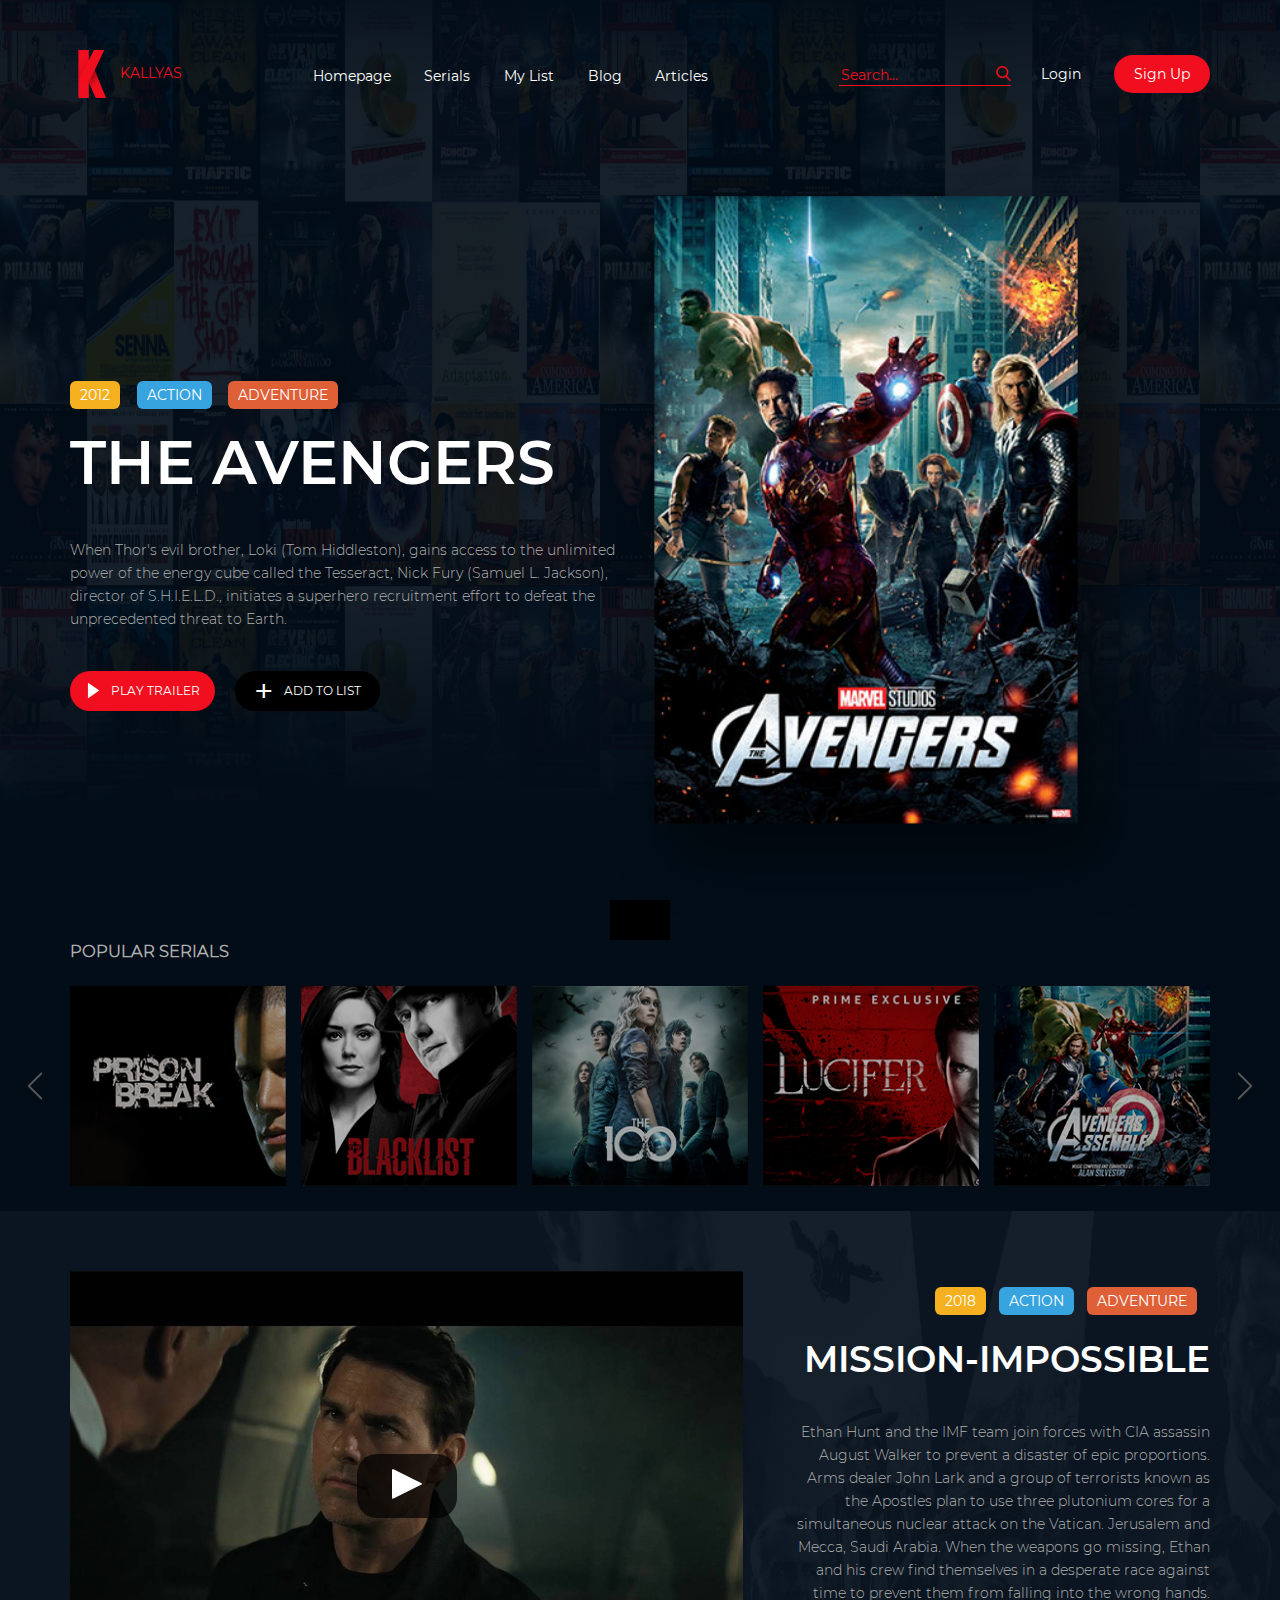
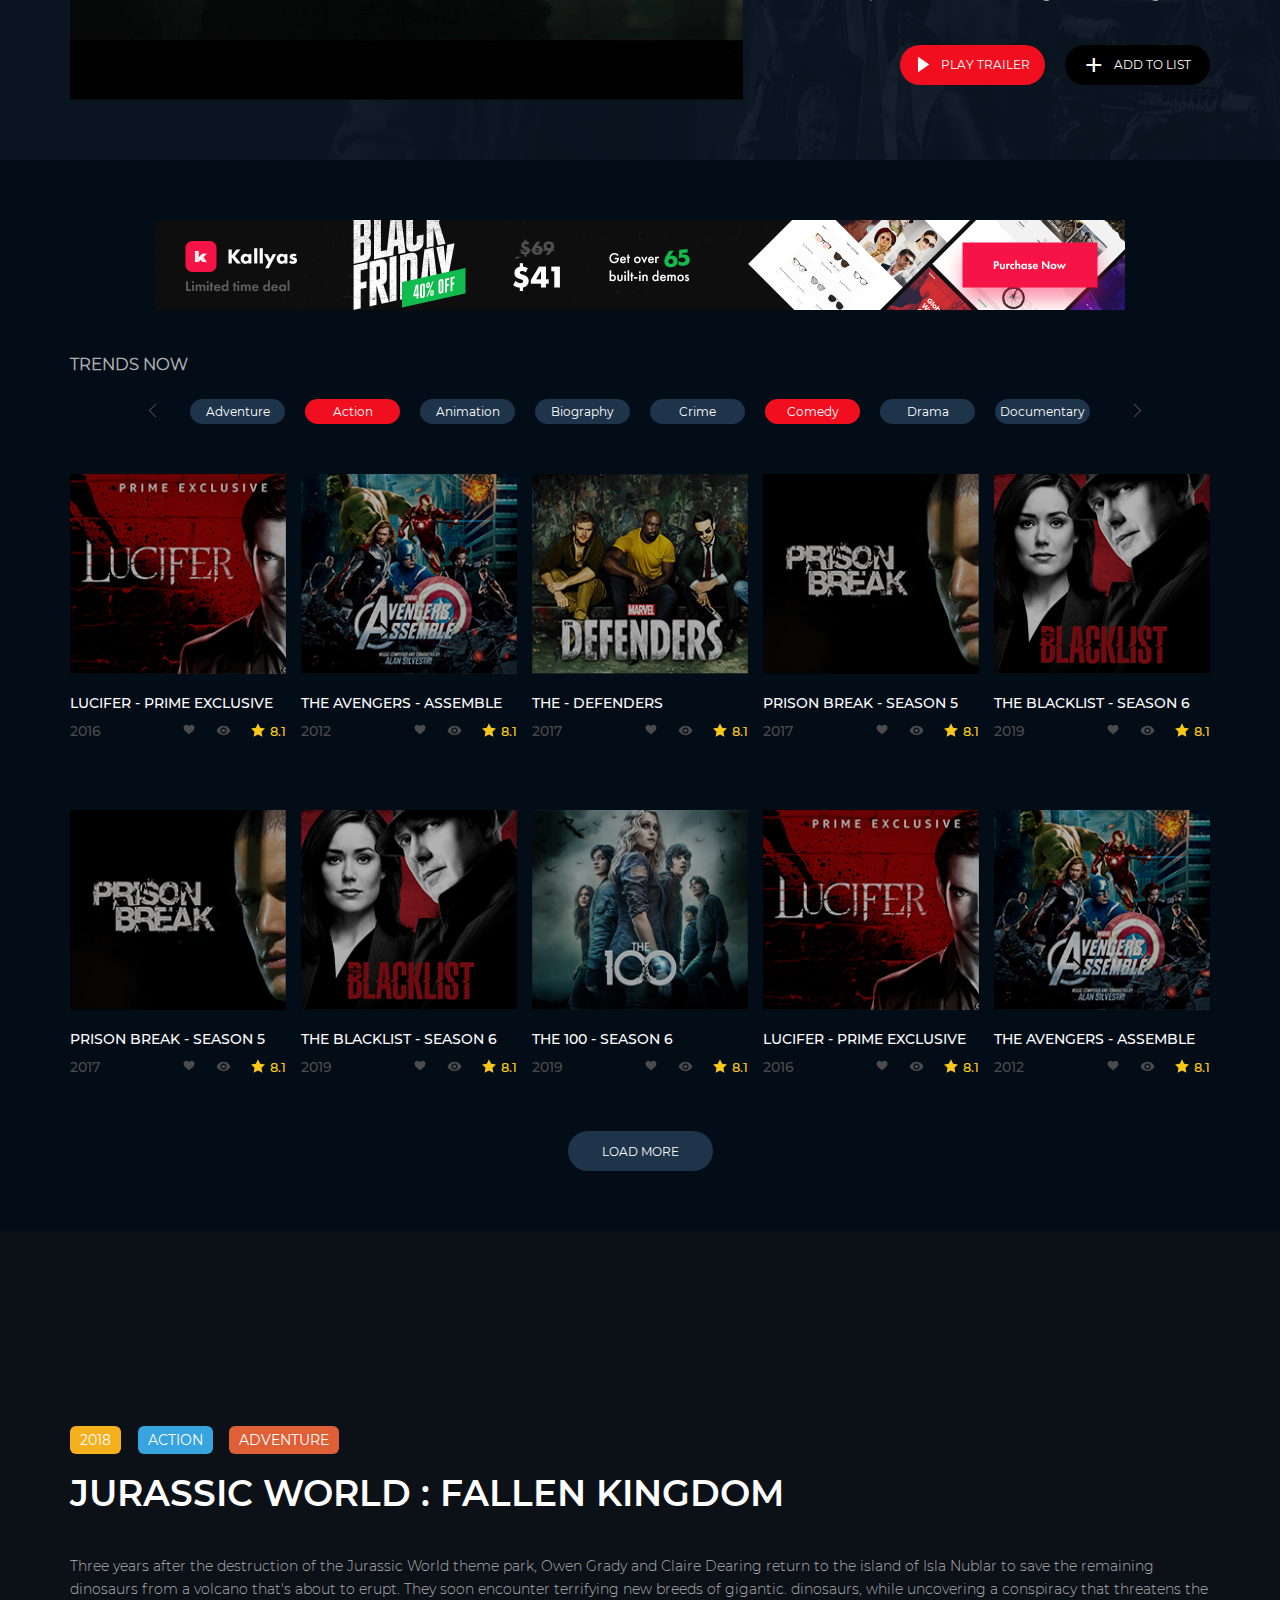
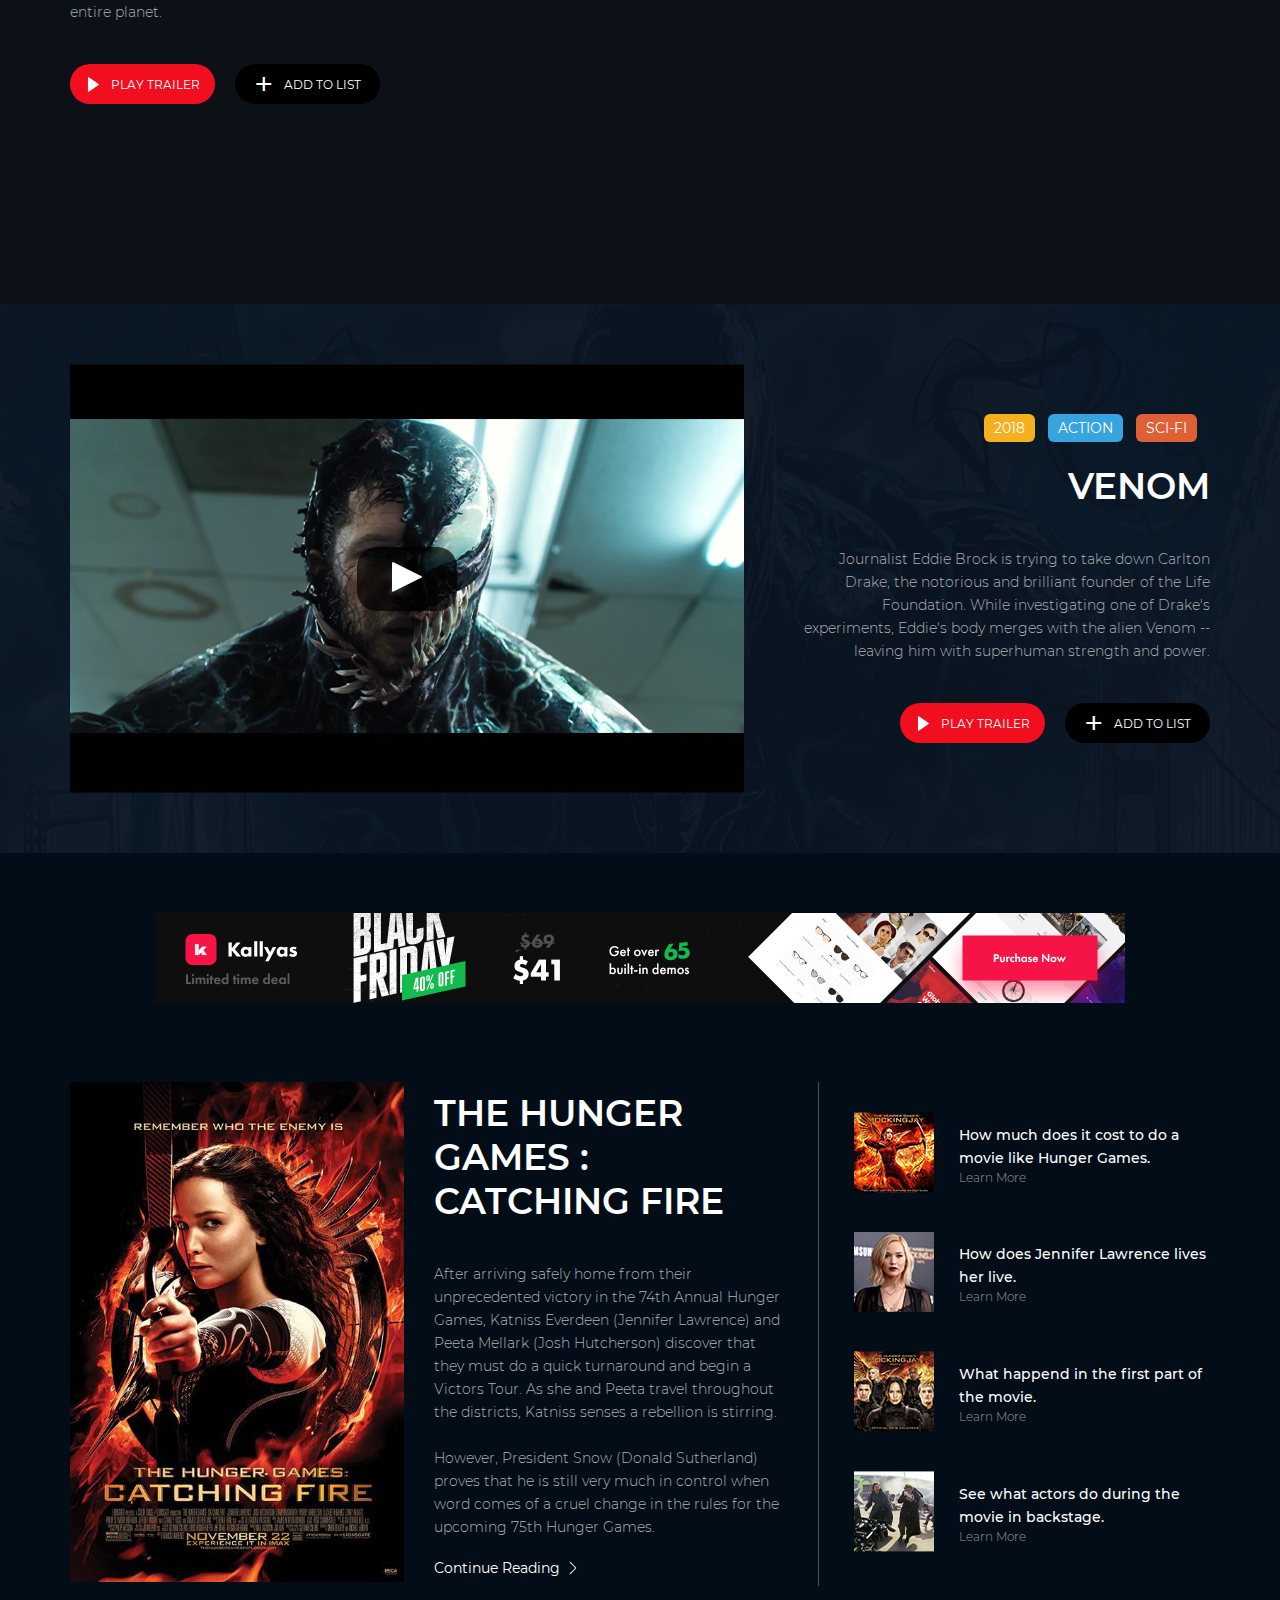
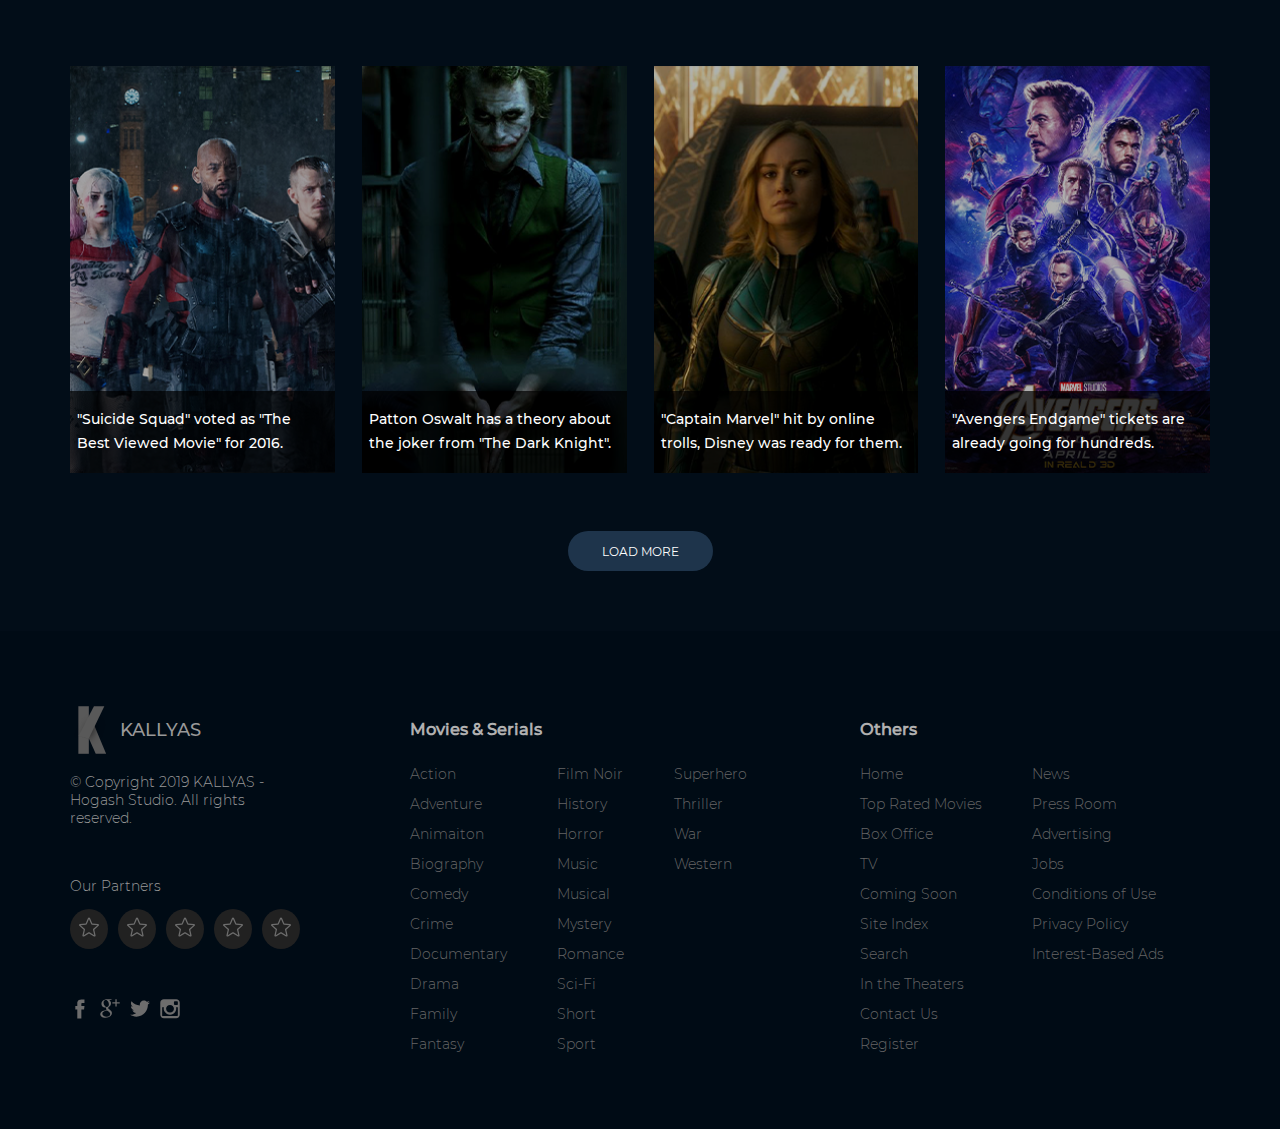
==== commit 511e9ec4: "added blogs, more fixes and added more functionally" ====
--- a/views/index.html
+++ b/views/index.html
@@ -27,7 +27,10 @@
                         <ul class="main-nav">
                             <li class="link text"><a href="../views/index.html">Homepage</a></li>
                             <li class="link text"><a href="">Serials</a></li>
-                            <li class="link text"><a href="">My List</a></li>
+                            <li class="link text">
+                                <a href="">My List</a>
+                                <span class="items-number" id="itemsNo"></span>
+                            </li>
                             <li class="link text"><a href="../views/blog.html">Blog</a></li>
                             <li class="link text"><a href="../views/articles.html">Articles</a></li>
                         </ul>
@@ -55,7 +58,7 @@
                 </header>
 
                 <section class="movie-wrapper">
-                    <aside class="movie-details">
+                    <aside class="movie-details" data-movie="The Avengers">
                         <div class="categories">
                             <div class="year">2012</div>
                             <div class="action">action</div>
@@ -69,7 +72,7 @@
                             unprecedented threat to Earth.
                         </p>
                         <div class="buttons">
-                            <div class="play-trailer movie-details-button">
+                            <div class="play-trailer movie-details-button play-button" data-movie-trailer="avengers">
                                 <div class="content">
                                     <svg version="1.1" class="icon" xmlns="http://www.w3.org/2000/svg"
                                         xmlns:xlink="http://www.w3.org/1999/xlink" x="0px" y="0px"
@@ -106,18 +109,23 @@
                         </div>
                         <div class="cover-wrapper">
                             <img src="../assets/images/movie-covers/prison-break.png" alt="" class="cover">
+                            <div class="overlay"></div>
                         </div>
                         <div class="cover-wrapper">
                             <img src="../assets/images/movie-covers/blacklist.png" alt="" class="cover">
+                            <div class="overlay"></div>
                         </div>
                         <div class="cover-wrapper">
                             <img src="../assets/images/movie-covers/the100.png" alt="" class="cover">
+                            <div class="overlay"></div>
                         </div>
                         <div class="cover-wrapper">
                             <img src="../assets/images/movie-covers/lucifer.png" alt="" class="cover">
+                            <div class="overlay"></div>
                         </div>
                         <div class="cover-wrapper">
                             <img src="../assets/images/movie-covers/avengers-assemble.png" alt="" class="cover">
+                            <div class="overlay"></div>
                         </div>
                         <div class="pag right-pag">
                             <svg version="1.1" class="icon" xmlns="http://www.w3.org/2000/svg" viewBox="0 0 129 129"
@@ -147,7 +155,7 @@
 </svg>
                         </a>
                     </aside>
-                    <aside class="movie-details">
+                    <aside class="movie-details" data-movie="Mission Impossible">
                         <div class="categories">
                             <div class="year">2018</div>
                             <div class="action">action</div>
@@ -189,7 +197,7 @@
         <section class="third-section">
             <div class="container">
                 <div class="deal">
-                    <img src="../assets/images/limited-deal.png" alt="" class="image">
+                    <a href=""><img src="../assets/images/limited-deal.png" alt="" class="image"></a>
                 </div>
 
                 <section class="slider-wrapper">
@@ -1103,7 +1111,7 @@
         <section class="fourth-section">
             <div class="container">
                 <section class="movie-wrapper">
-                    <aside class="movie-details">
+                    <aside class="movie-details" data-movie="Jurassic World">
                         <div class="categories">
                             <div class="year">2018</div>
                             <div class="action">action</div>
@@ -1117,7 +1125,7 @@
                             while uncovering a conspiracy that threatens the entire planet.
                         </p>
                         <div class="buttons">
-                            <div class="play-trailer movie-details-button">
+                            <div class="play-trailer movie-details-button play-button" data-movie-trailer="jurassicWorld">
                                 <div class="content">
                                     <svg version="1.1" class="icon" xmlns="http://www.w3.org/2000/svg"
                                         xmlns:xlink="http://www.w3.org/1999/xlink" x="0px" y="0px"
@@ -1137,7 +1145,7 @@
                         </div>
                     </aside>
                     <aside class="movie-cover">
-                        <!-- <img src="../assets/images/movie-covers/avengers.png" alt="" class="cover"> -->
+                        <!-- <img src="../assets/images/movie-covers/c6a7f90afc56541905a72e417de1eccd.jpg" alt="" class="cover"> -->
                     </aside>
                 </section>
             </div>
@@ -1157,7 +1165,7 @@
                         </a>
                         <img src="../assets/images/VenomTrailer2_02.png" alt="" class="cover">
                     </aside>
-                    <aside class="movie-details">
+                    <aside class="movie-details" data-movie="Venom">
                         <div class="categories">
                             <div class="year">2018</div>
                             <div class="action">action</div>
@@ -1196,7 +1204,7 @@
         <section class="sixth-section">
             <div class="container">
                 <div class="deal">
-                    <img src="../assets/images/limited-deal.png" alt="" class="image">
+                    <a href=""><img src="../assets/images/limited-deal.png" alt="" class="image"></a>
                 </div>
 
                 <div class="content">
@@ -1540,6 +1548,13 @@
                 </div>
             </div>
         </div>
+
+        <div class="announcement-wrapper" id="announceWrapper">
+            <div class="announce">
+                <span class="announcement-highlight" id="highlight"></span>
+                <span class="announce-text" id="announce"></span>
+            </div>
+        </div>
     </div>
 </body>
 
--- a/styles/index.css
+++ b/styles/index.css
@@ -21,6 +21,11 @@
 @font-face {
   font-family: "m-semi-bold";
   src: url(../assets/fonts/Montserrat-SemiBold.ttf);
+}
+
+@font-face {
+  font-family: "m-extra-bold";
+  src: url(../assets/fonts/Montserrat-ExtraBold.ttf);
 }
 
 html {
@@ -67,6 +72,22 @@
   background-color: #020D18;
   height: 100%;
   z-index: 0;
+}
+
+.overlay {
+  position: absolute;
+  top: 0px;
+  width: 100%;
+  height: 100%;
+  background-color: black;
+  opacity: 0.3;
+  cursor: pointer;
+  -webkit-transition: all 0.3s ease;
+  transition: all 0.3s ease;
+}
+
+.overlay:hover {
+  background-color: #333333;
 }
 
 .movie-title {
@@ -220,6 +241,7 @@
 }
 
 .header .main-nav-wrapper .main-nav .link {
+  position: relative;
   display: inline;
   margin-right: 30px;
 }
@@ -237,6 +259,29 @@
 
 .header .main-nav-wrapper .main-nav .link a:hover {
   color: #f10e1f;
+}
+
+.header .main-nav-wrapper .main-nav .link .items-number {
+  position: absolute;
+  top: -13px;
+  right: -11px;
+  background-color: #f10e1f;
+  width: 17px;
+  height: 17px;
+  border-radius: 50%;
+  font-family: sans-serif;
+  font-weight: 600;
+  color: white;
+  font-size: 12px;
+  display: -webkit-inline-box;
+  display: -ms-inline-flexbox;
+  display: inline-flex;
+  -webkit-box-pack: center;
+      -ms-flex-pack: center;
+          justify-content: center;
+  -webkit-box-align: center;
+      -ms-flex-align: center;
+          align-items: center;
 }
 
 .header .search-wrapper {
@@ -482,15 +527,16 @@
   right: -30px;
   top: -35px;
   display: block;
-  color: white;
+  color: #f10e1f;
   font-size: 30px;
-  font-family: "m-semi-bold";
+  font-family: "m-extra-bold";
   cursor: pointer;
 }
 
 .trailer-wrapper .trailer .video-trailer {
   width: 100%;
   height: 100%;
+  background-color: black;
 }
 
 .side-content {
@@ -618,6 +664,45 @@
   display: -webkit-box !important;
   display: -ms-flexbox !important;
   display: flex !important;
+}
+
+.announcement-wrapper {
+  position: fixed;
+  bottom: 0px;
+  width: 100%;
+  display: -webkit-box;
+  display: -ms-flexbox;
+  display: flex;
+  -webkit-box-pack: center;
+      -ms-flex-pack: center;
+          justify-content: center;
+  -webkit-box-align: center;
+      -ms-flex-align: center;
+          align-items: center;
+  -webkit-transform: translateY(100%);
+          transform: translateY(100%);
+  -webkit-transition: all 0.2s ease-in-out;
+  transition: all 0.2s ease-in-out;
+}
+
+.announcement-wrapper .announce {
+  padding: 20px 30px;
+  background-color: black;
+}
+
+.announcement-wrapper .announce .announce-text {
+  font-family: "m-regular";
+  color: white;
+}
+
+.announcement-wrapper .announce .announcement-highlight {
+  color: #f10e1f;
+  font-family: "m-extra-bold";
+}
+
+.show-announcement {
+  -webkit-transform: translateY(-100%) !important;
+          transform: translateY(-100%) !important;
 }
 
 .year, .action, .adventure {
@@ -912,7 +997,7 @@
 
 .first-section {
   position: relative;
-  padding-bottom: 15px;
+  padding-bottom: 25px;
 }
 
 .first-section .bg {
@@ -973,6 +1058,19 @@
   width: 100%;
 }
 
+.first-section .slider {
+  height: 200px;
+}
+
+.first-section .slider .cover-wrapper {
+  position: relative;
+  height: 100%;
+}
+
+.first-section .slider .cover-wrapper .cover {
+  height: 100%;
+}
+
 .second-section {
   position: relative;
   padding: 60px 0px;
@@ -1061,11 +1159,13 @@
 
 .third-section .container .movies-wrapper .movie .movie-cover {
   position: relative;
+  height: 200px;
 }
 
 .third-section .container .movies-wrapper .movie .movie-cover .cover {
   max-width: 100%;
   width: 100%;
+  height: 100%;
 }
 
 .third-section .container .movies-wrapper .movie .movie-title {
@@ -1290,6 +1390,12 @@
   margin-right: 0px;
 }
 
+.sixth-section .news-wrapper .row article .cover {
+  width: 100%;
+  height: 100%;
+  max-height: 100%;
+}
+
 .sixth-section .news-wrapper .row article .title {
   font-family: "m-medium";
   position: absolute;
